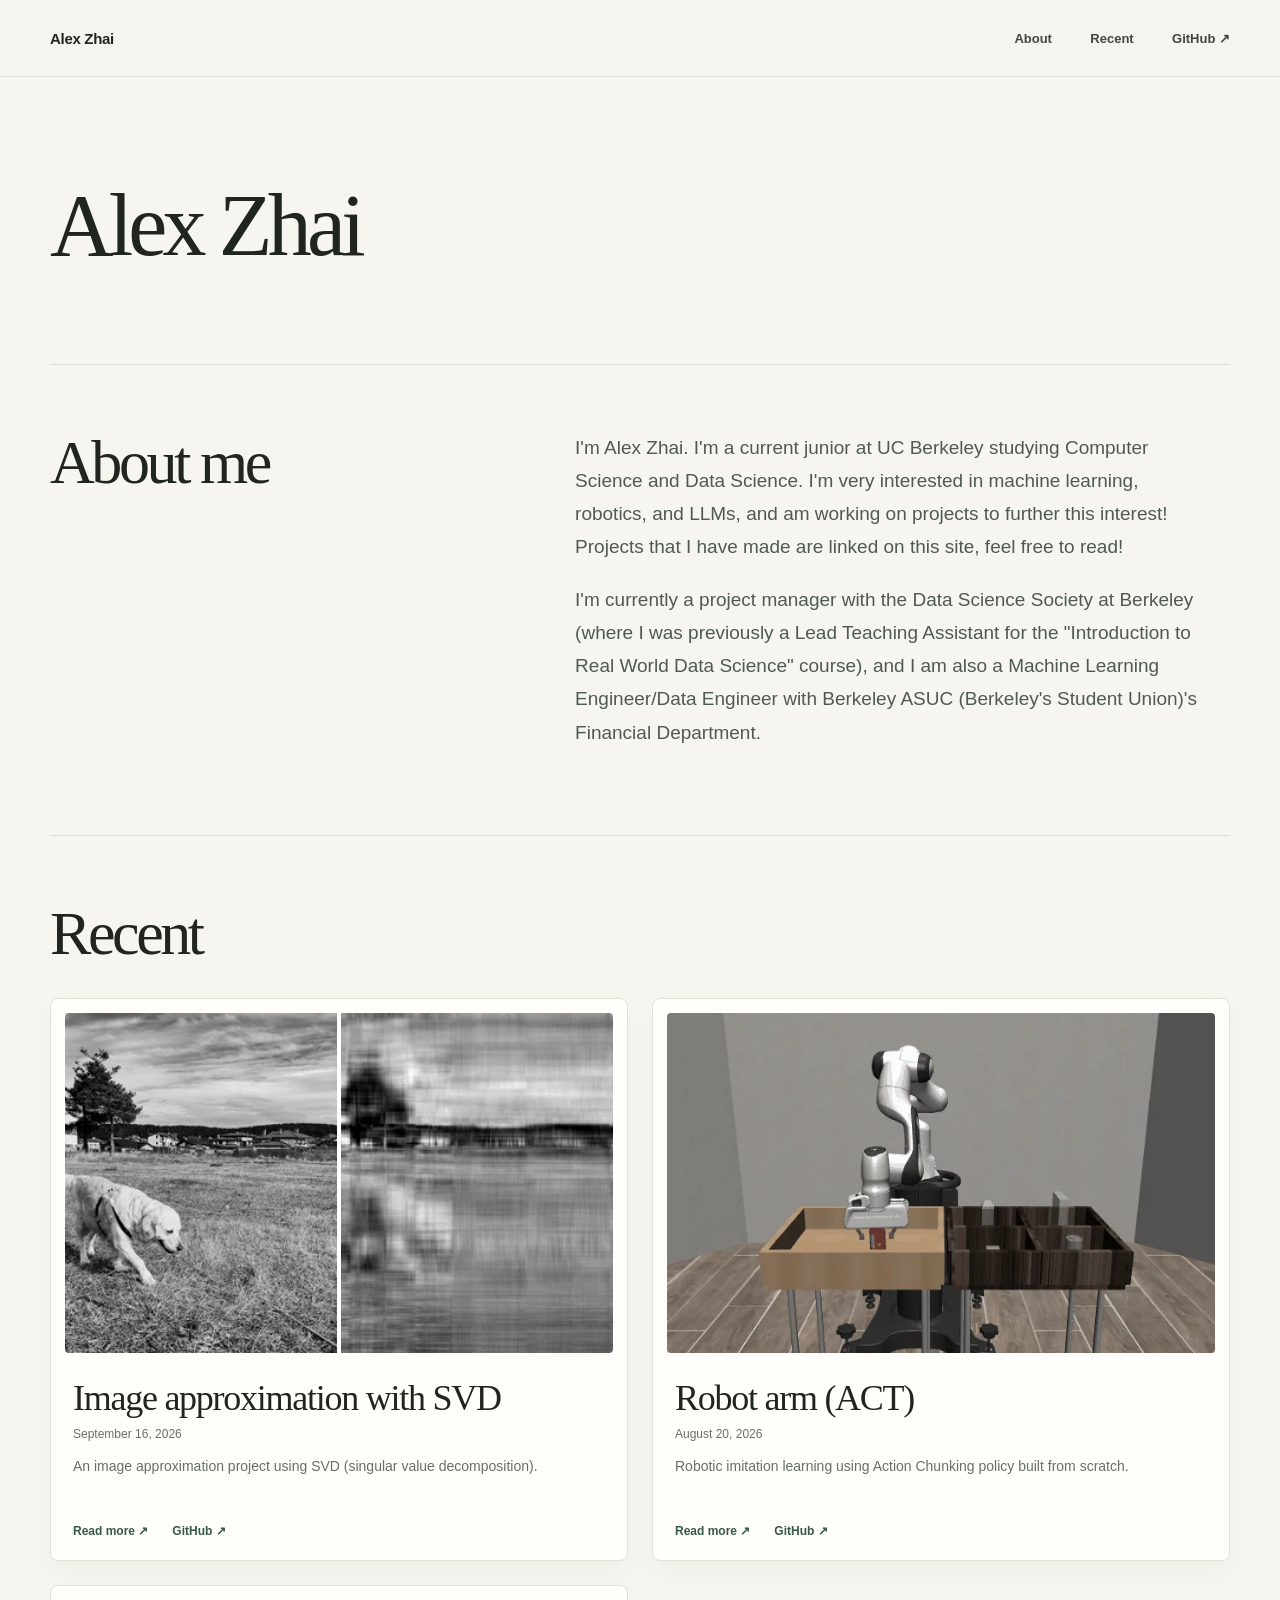
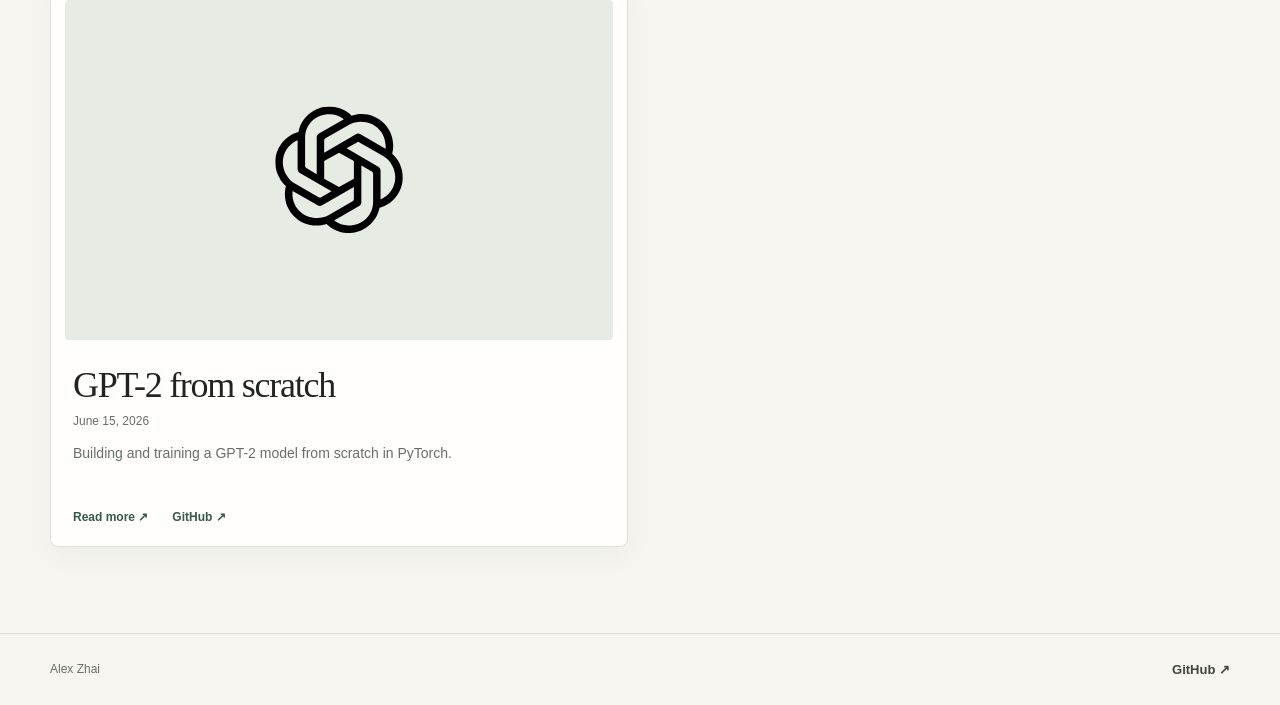
==== index.html @ 30faf7c9 "Rename work section to Recent" ====
<!doctype html>
<html lang="en">
<head>
  <meta charset="utf-8">
  <meta name="viewport" content="width=device-width, initial-scale=1">
  <meta name="theme-color" content="#f6f5f0">
  <meta name="description" content="Recent work by Alex Zhai in robotics, machine learning, and image processing.">
  <title>Recent · Alex Zhai</title>
  <link rel="icon" href="assets/favicon.svg" type="image/svg+xml">
  <link rel="stylesheet" href="assets/site.css">
</head>
<body>
  <a class="skip-link" href="#main">Skip to content</a>
  <header class="site-header">
    <div class="container header-inner">
      <a class="wordmark" href="index.html" aria-label="Alex Zhai, home">Alex Zhai</a>
      <nav aria-label="Main navigation">
        <a href="index.html#about">About</a>
        <a href="index.html#projects">Recent</a>
        <a href="https://github.com/AlexZhai21" target="_blank" rel="noopener noreferrer">GitHub <span aria-hidden="true">↗</span></a>
      </nav>
    </div>
  </header>
  <main id="main">
  <section class="hero container" aria-labelledby="hero-title">
    <div class="hero-copy">
      <h1 id="hero-title">Alex Zhai</h1>
    </div>
  </section>
  <section class="section about-section container" id="about" aria-labelledby="about-title">
    <div class="section-heading"><h2 id="about-title">About me</h2></div>
    <div class="about-copy"><p>I'm Alex Zhai. I'm a current junior at UC Berkeley studying Computer Science and Data Science.
I'm very interested in machine learning, robotics, and LLMs, and am working on projects to further this interest! Projects that I have made are linked on this site, feel free to read!</p>
<p>I'm currently a project manager with the Data Science Society at Berkeley (where I was previously a Lead Teaching Assistant for the &quot;Introduction to Real World Data Science&quot; course), and I am also a Machine Learning Engineer/Data Engineer with Berkeley ASUC (Berkeley's Student Union)'s Financial Department.</p>
</div>
  </section>
  <section class="section container" id="projects" aria-labelledby="projects-title">
    <div class="section-heading"><h2 id="projects-title">Recent</h2></div>
    <div class="project-grid"><article class="project-card">
      <a class="visual-link" href="articles/svd.html" aria-label="Read about Image approximation with SVD"><div class="project-visual svd-visual" aria-label="An image before and after lower rank approximation">
          <img src="assets/svd-original_grayscale.webp" alt="Original grayscale photo of a dog in a field" loading="lazy" width="512" height="256">
          <img src="assets/svd-rank_10.webp" alt="The same photo approximated at rank 10" loading="lazy" width="512" height="256">
        </div></a>
      <h3><a href="articles/svd.html">Image approximation with SVD</a></h3>
      <div class="project-date"><time datetime="2026-09-16">September 16, 2026</time></div>
      <p>An image approximation project using SVD (singular value decomposition).</p>
      <div class="card-links"><a href="articles/svd.html">Read more <span aria-hidden="true">↗</span></a><a href="https://github.com/AlexZhai21/Image-Approximation-using-SVD" target="_blank" rel="noopener noreferrer">GitHub <span aria-hidden="true">↗</span></a></div>
    </article>
<article class="project-card">
      <a class="visual-link" href="articles/robot-arm.html" aria-label="Read about Robot arm (ACT)"><div class="project-visual robot-visual">
          <img src="assets/robot-preview.webp" alt="Robot arm (ACT) project preview" loading="lazy" width="640" height="480">
        </div></a>
      <h3><a href="articles/robot-arm.html">Robot arm (ACT)</a></h3>
      <div class="project-date"><time datetime="2026-08-20">August 20, 2026</time></div>
      <p>Robotic imitation learning using Action Chunking policy built from scratch.</p>
      <div class="card-links"><a href="articles/robot-arm.html">Read more <span aria-hidden="true">↗</span></a><a href="https://github.com/AlexZhai21/ActionChunkingTransformers" target="_blank" rel="noopener noreferrer">GitHub <span aria-hidden="true">↗</span></a></div>
    </article>
<article class="project-card">
      <a class="visual-link" href="articles/gpt-2.html" aria-label="Read about GPT-2 from scratch"><div class="project-visual logo-visual">
          <img src="assets/openai-blossom.svg" alt="OpenAI logo" loading="lazy" width="721" height="721">
        </div></a>
      <h3><a href="articles/gpt-2.html">GPT-2 from scratch</a></h3>
      <div class="project-date"><time datetime="2026-06-15">June 15, 2026</time></div>
      <p>Building and training a GPT-2 model from scratch in PyTorch.</p>
      <div class="card-links"><a href="articles/gpt-2.html">Read more <span aria-hidden="true">↗</span></a><a href="https://github.com/AlexZhai21/DeepLearning_and_Transformers/tree/main/Chat%20GPT%202" target="_blank" rel="noopener noreferrer">GitHub <span aria-hidden="true">↗</span></a></div>
    </article></div>
  </section>
  </main>
  <footer class="site-footer">
    <div class="container footer-inner"><span>Alex Zhai</span><a href="https://github.com/AlexZhai21" target="_blank" rel="noopener noreferrer">GitHub <span aria-hidden="true">↗</span></a></div>
  </footer>
</body>
</html>
---- assets/site.css ----
:root {
  color-scheme: light;
  --bg: #f6f5f0;
  --paper: #fffefa;
  --ink: #20251f;
  --muted: #667069;
  --line: #dcded6;
  --green: #427765;
  --green-pale: #dce8df;
  --serif: Georgia, 'Times New Roman', serif;
  --sans: Inter, ui-sans-serif, -apple-system, BlinkMacSystemFont, 'Segoe UI', sans-serif;
}

* { box-sizing: border-box; }
html { scroll-behavior: smooth; }
body { margin: 0; background: var(--bg); color: var(--ink); font-family: var(--sans); -webkit-font-smoothing: antialiased; }
img { display: block; max-width: 100%; }
a { color: inherit; text-decoration: none; }
a:focus-visible { outline: 3px solid var(--green); outline-offset: 4px; border-radius: 2px; }
::selection { background: #c7e0d2; }
.container { width: min(1180px, calc(100% - 64px)); margin-inline: auto; }
.skip-link { position: absolute; top: -60px; left: 16px; z-index: 20; padding: 10px 16px; background: var(--ink); color: white; }
.skip-link:focus { top: 12px; }

.site-header { border-bottom: 1px solid var(--line); background: rgba(246, 245, 240, .94); }
.header-inner { min-height: 76px; display: flex; justify-content: space-between; align-items: center; gap: 24px; }
.wordmark { display: inline-flex; align-items: center; font-size: 15px; font-weight: 700; letter-spacing: -.02em; white-space: nowrap; }
.site-header nav { display: flex; align-items: center; gap: clamp(18px, 3vw, 40px); }
.site-header nav a, .footer-inner a { color: #3f4740; font-size: 13px; font-weight: 600; transition: color .18s ease; }
.site-header nav a:hover, .footer-inner a:hover { color: var(--green); }

.hero { padding-block: clamp(70px, 8vw, 106px) clamp(74px, 7vw, 92px); }
.hero h1 { margin: 0; font-family: var(--serif); font-size: clamp(56px, 7vw, 88px); font-weight: 400; letter-spacing: -.055em; line-height: 1.075; }
.button { display: inline-flex; align-items: center; justify-content: center; gap: 32px; min-height: 46px; padding: 0 19px; border-radius: 3px; font-size: 13px; font-weight: 700; transition: transform .18s ease, background .18s ease; }
.button:hover { transform: translateY(-2px); }
.button-dark { background: var(--ink); color: #fff; }
.button-dark:hover { background: #3b5f4b; }
.card-links a:hover, .article-end a:hover { text-decoration: underline; text-underline-offset: 4px; }

.section { padding-block: 66px 86px; border-top: 1px solid var(--line); scroll-margin-top: 30px; }
.section-heading { margin-bottom: 34px; }
.section-heading h2 { margin: 0; font-family: var(--serif); font-size: clamp(40px, 5vw, 62px); font-weight: 400; letter-spacing: -.055em; line-height: 1; }
.about-section { display: grid; grid-template-columns: minmax(0, 1fr) minmax(0, 1.35fr); gap: 40px; }
.about-section .section-heading { margin-bottom: 0; }
.about-copy { max-width: 640px; color: #4f5a51; font-size: clamp(16px, 1.6vw, 19px); line-height: 1.75; }
.about-copy > :first-child { margin-top: 0; }
.about-copy > :last-child { margin-bottom: 0; }
.about-copy a { color: #276344; text-decoration: underline; text-underline-offset: 3px; }
.project-grid { display: grid; grid-template-columns: repeat(2, minmax(0, 1fr)); gap: 24px; }
.project-card { min-width: 0; padding: 14px 14px 22px; border: 1px solid #e0e2d9; border-radius: 8px; background: var(--paper); box-shadow: 0 10px 28px rgba(35,52,40,.035); }
.visual-link { display: block; overflow: hidden; border-radius: 4px; }
.project-visual { position: relative; height: clamp(230px, 28vw, 340px); overflow: hidden; background: #d8ded7; }
.project-visual > img { width: 100%; height: 100%; object-fit: cover; transition: transform .35s ease; }
.visual-link:hover .project-visual > img { transform: scale(1.04); }
.robot-visual > img { object-position: center 52%; }
.logo-visual { display: flex; align-items: center; justify-content: center; background: #e6ebe4; }
.logo-visual > img { width: min(46%, 190px); height: auto; max-height: 62%; object-fit: contain; }
.visual-link:hover .logo-visual > img { transform: none; }
.svd-visual { display: grid; grid-template-columns: 1fr 1fr; gap: 4px; background: #fff; }
.svd-visual img { min-width: 0; width: 100%; height: 100%; object-fit: cover; }
.svd-visual img:first-child { object-position: 49% center; }
.text-visual { display: flex; align-items: center; justify-content: center; padding: 32px; background: #dce8df; color: #244735; }
.text-visual span { font-family: var(--serif); font-size: clamp(52px, 7vw, 88px); letter-spacing: -.07em; line-height: 1; }
.project-card h3 { margin: 24px 8px 0; font-family: var(--serif); font-size: clamp(26px, 3vw, 36px); font-weight: 400; letter-spacing: -.035em; }
.project-card h3 a:hover { color: var(--green); }
.project-date { margin: 8px 8px 0; color: var(--muted); font-size: 12px; }
.project-card p { min-height: 3.2em; margin: 14px 8px 24px; color: var(--muted); font-size: 14px; line-height: 1.65; }
.card-links { display: flex; flex-wrap: wrap; gap: 14px 24px; margin: 0 8px; }
.card-links a { color: #365a47; font-size: 12px; font-weight: 750; }

.site-footer { border-top: 1px solid var(--line); }
.footer-inner { display: flex; justify-content: space-between; gap: 20px; padding-block: 28px; color: var(--muted); font-size: 12px; }

.article-shell { max-width: 980px; padding-block: 50px 100px; }
.back-link { color: var(--green); font-size: 12px; font-weight: 700; }
.back-link:hover { text-decoration: underline; text-underline-offset: 4px; }
.article-header { padding-block: 64px 54px; }
.article-date { margin-bottom: 16px; color: var(--muted); font-size: 13px; }
.article-header h1 { max-width: 810px; margin: 0; font-family: var(--serif); font-size: clamp(46px, 6vw, 72px); font-weight: 400; letter-spacing: -.057em; line-height: 1.08; }
.article-deck { max-width: 680px; margin: 24px 0 0; color: #4f5b52; font-size: clamp(17px, 1.8vw, 20px); line-height: 1.65; }
.article-actions { display: flex; flex-wrap: wrap; align-items: center; gap: 22px; margin-top: 32px; }
.article-rule { height: 1px; background: var(--line); }
.prose { max-width: 760px; padding-top: 46px; color: #343c35; font-size: 16px; line-height: 1.85; overflow-wrap: break-word; }
.prose > :first-child { margin-top: 0; }
.prose h2, .prose h3, .prose h4 { color: var(--ink); font-family: var(--serif); font-weight: 400; line-height: 1.25; letter-spacing: -.035em; }
.prose h2 { margin: 56px 0 18px; font-size: clamp(29px, 4vw, 40px); }
.prose h3 { margin: 38px 0 14px; font-size: 27px; }
.prose p { margin: 0 0 20px; }
.prose p + p { margin-top: 20px; }
.prose a { color: #276344; text-decoration: underline; text-underline-offset: 3px; }
.prose img { width: auto; max-width: 100%; height: auto; margin: 22px 0 32px; border: 1px solid var(--line); border-radius: 5px; }
.prose strong { color: var(--ink); }
.prose code { padding: .13em .35em; border-radius: 3px; background: #e8ede6; font-size: .9em; }
.prose pre { overflow-x: auto; padding: 20px; border-radius: 5px; background: #222a24; color: #f4f7ef; line-height: 1.5; }
.prose pre code { padding: 0; background: none; color: inherit; }
.prose blockquote { margin: 25px 0; padding-left: 20px; border-left: 3px solid var(--green); color: var(--muted); }
.prose ul, .prose ol { padding-left: 1.4em; }
.prose li { margin-bottom: 8px; }
.prose mjx-container[display="true"] { max-width: 100%; overflow-x: auto; overflow-y: hidden; padding-block: 8px; }
.math-display { max-width: 100%; overflow-x: auto; margin: 24px 0; }
.svd-demo { margin-bottom: 42px; padding: 24px; border: 1px solid var(--line); border-radius: 6px; background: var(--paper); }
.prose .svd-demo h2 { margin: 0 0 8px; font-size: 33px; }
.prose .svd-demo > p { margin: 0; }
.demo-controls { display: grid; gap: 10px; margin: 24px 0 18px; }
.demo-controls label { color: var(--ink); font-size: 13px; font-weight: 700; line-height: 1.4; }
.demo-controls label[for="svdRank"] { display: flex; justify-content: space-between; margin-top: 10px; }
.demo-controls output { color: var(--green); font-variant-numeric: tabular-nums; }
.demo-controls input[type="file"] { max-width: 100%; color: var(--muted); font: inherit; font-size: 13px; }
.demo-controls input[type="file"]::file-selector-button { margin-right: 12px; padding: 8px 12px; border: 1px solid var(--line); border-radius: 3px; background: var(--bg); color: var(--ink); font: inherit; font-weight: 700; cursor: pointer; }
.demo-controls input[type="range"] { width: 100%; margin: 0; accent-color: var(--green); cursor: pointer; }
.demo-controls input[type="range"]:disabled { cursor: wait; }
.prose .demo-status { min-height: 1.4em; margin: 2px 0 0; color: var(--muted); font-size: 12px; line-height: 1.4; }
.demo-images { display: grid; grid-template-columns: repeat(2, minmax(0, 1fr)); gap: 16px; }
.demo-images figure { min-width: 0; margin: 0; }
.prose .demo-images img, .demo-images canvas { display: block; width: 100%; height: auto; margin: 0; border: 1px solid var(--line); border-radius: 3px; background: #e8ebe6; }
.demo-images figcaption { margin-top: 7px; color: var(--muted); font-size: 12px; }
.prose .demo-note { margin: 18px 0 0; color: var(--muted); font-size: 12px; line-height: 1.5; }
.example-block { margin-top: 52px; padding-top: 3px; border-top: 1px solid var(--line); }
.comparison-grid { display: grid; grid-template-columns: repeat(3, minmax(0, 1fr)); gap: 12px; margin-top: 28px; }
.comparison-grid figure { min-width: 0; margin: 0; }
.comparison-grid img { width: 100%; aspect-ratio: 1.25; margin: 0; object-fit: cover; }
.comparison-grid figcaption { margin-top: 7px; color: var(--muted); font-size: 12px; }
.article-end { display: flex; flex-wrap: wrap; align-items: center; justify-content: space-between; gap: 18px; margin-top: 76px; padding-block: 23px; border-top: 1px solid var(--line); border-bottom: 1px solid var(--line); }
.article-end a { color: #365a47; font-size: 13px; font-weight: 700; }
.bottom-back { display: inline-block; margin-top: 42px; }

@media (max-width: 800px) {
  .container { width: min(100% - 40px, 680px); }
  .about-section { grid-template-columns: 1fr; gap: 24px; }
  .project-grid { grid-template-columns: 1fr; }
  .project-visual { height: min(54vw, 360px); }
}
@media (max-width: 560px) {
  .container { width: calc(100% - 32px); }
  .header-inner { min-height: 68px; flex-wrap: wrap; gap: 12px; padding-block: 16px; }
  .site-header nav { width: 100%; justify-content: space-between; gap: 10px; }
  .site-header nav a { font-size: 12px; }
  .hero { padding-block: 66px 76px; }
  .hero h1 { font-size: clamp(48px, 12vw, 64px); }
  .section { padding-block: 58px 72px; }
  .project-visual { height: 230px; }
  .project-card p { min-height: 0; }
  .footer-inner { align-items: flex-start; flex-direction: column; }
  .article-shell { padding-block: 34px 76px; }
  .article-header { padding-block: 62px 50px; }
  .article-header h1 { font-size: clamp(43px, 11vw, 65px); }
  .prose { font-size: 15px; }
  .comparison-grid { grid-template-columns: 1fr; }
  .comparison-grid img { aspect-ratio: 1.7; }
  .svd-demo { padding: 17px; }
  .demo-images { grid-template-columns: 1fr; }
}
@media (prefers-reduced-motion: reduce) {
  html { scroll-behavior: auto; }
  *, *::before, *::after { transition-duration: .01ms !important; animation-duration: .01ms !important; }
}
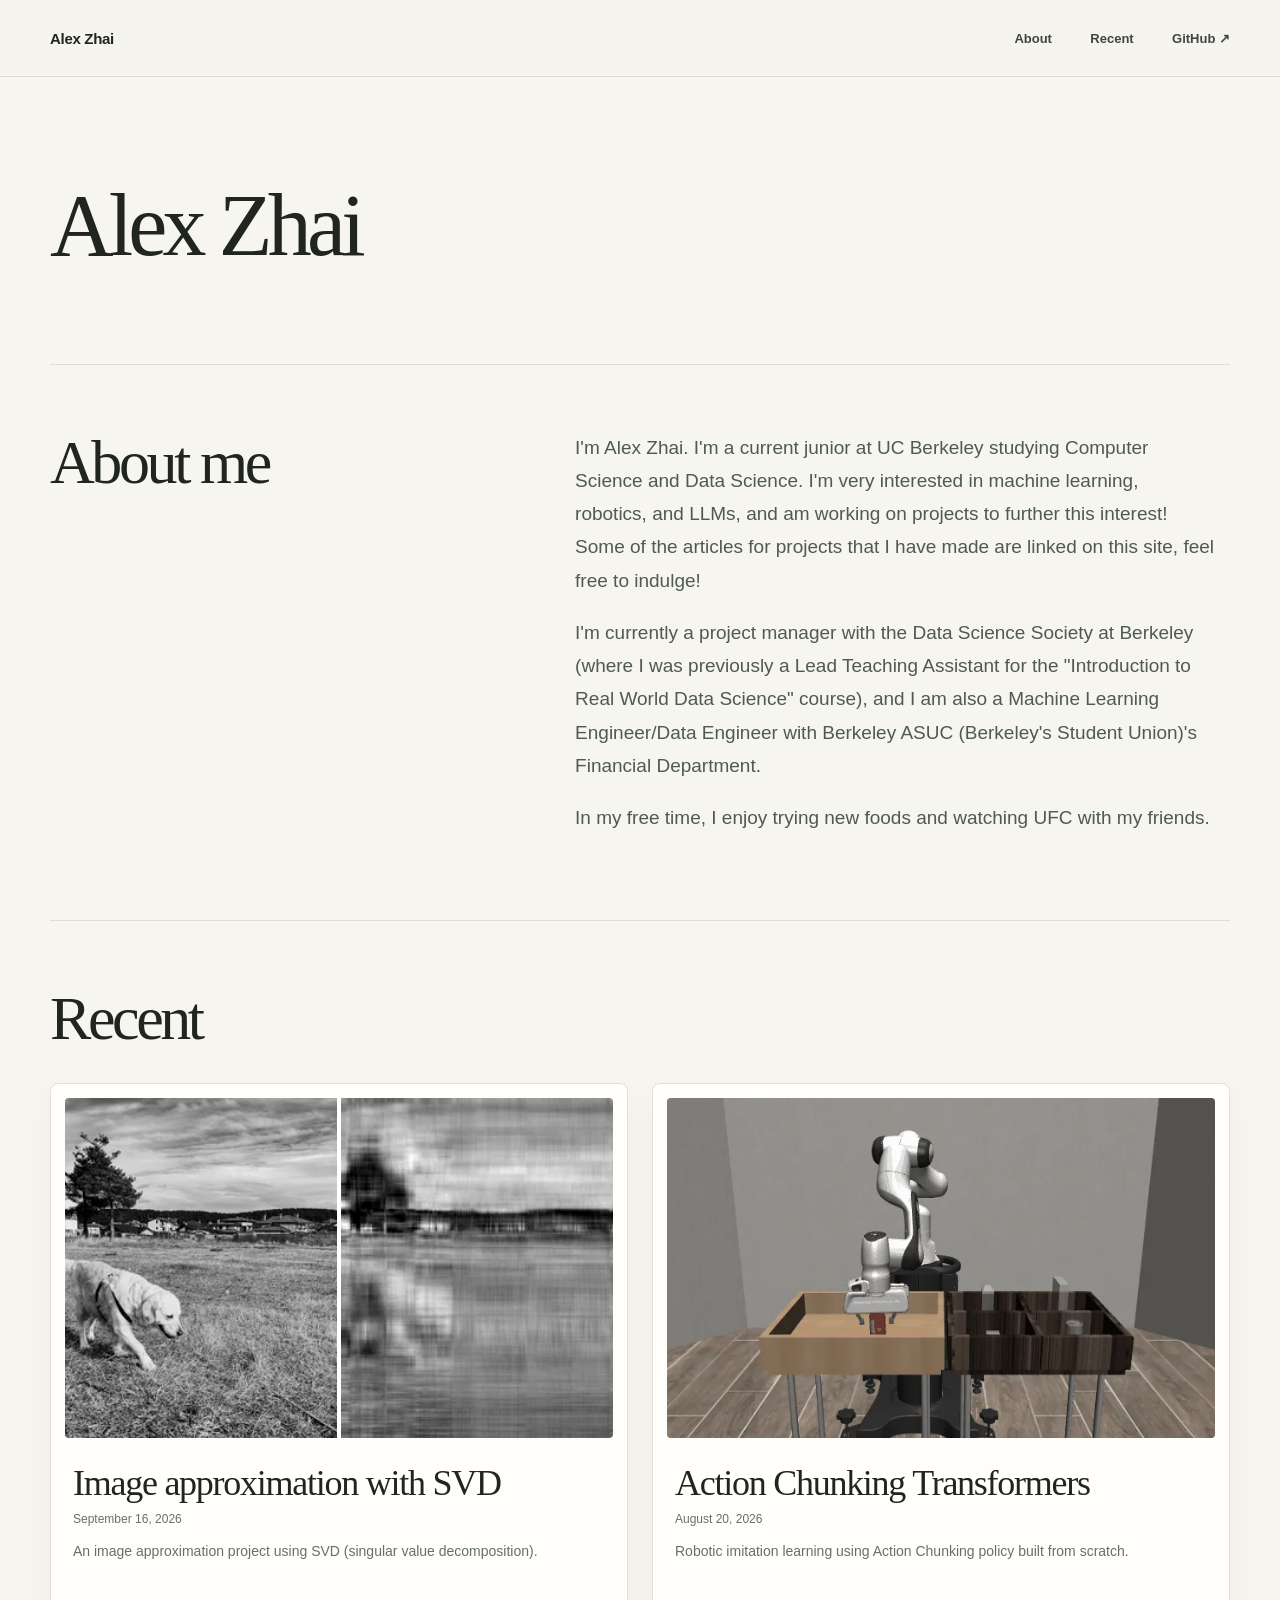
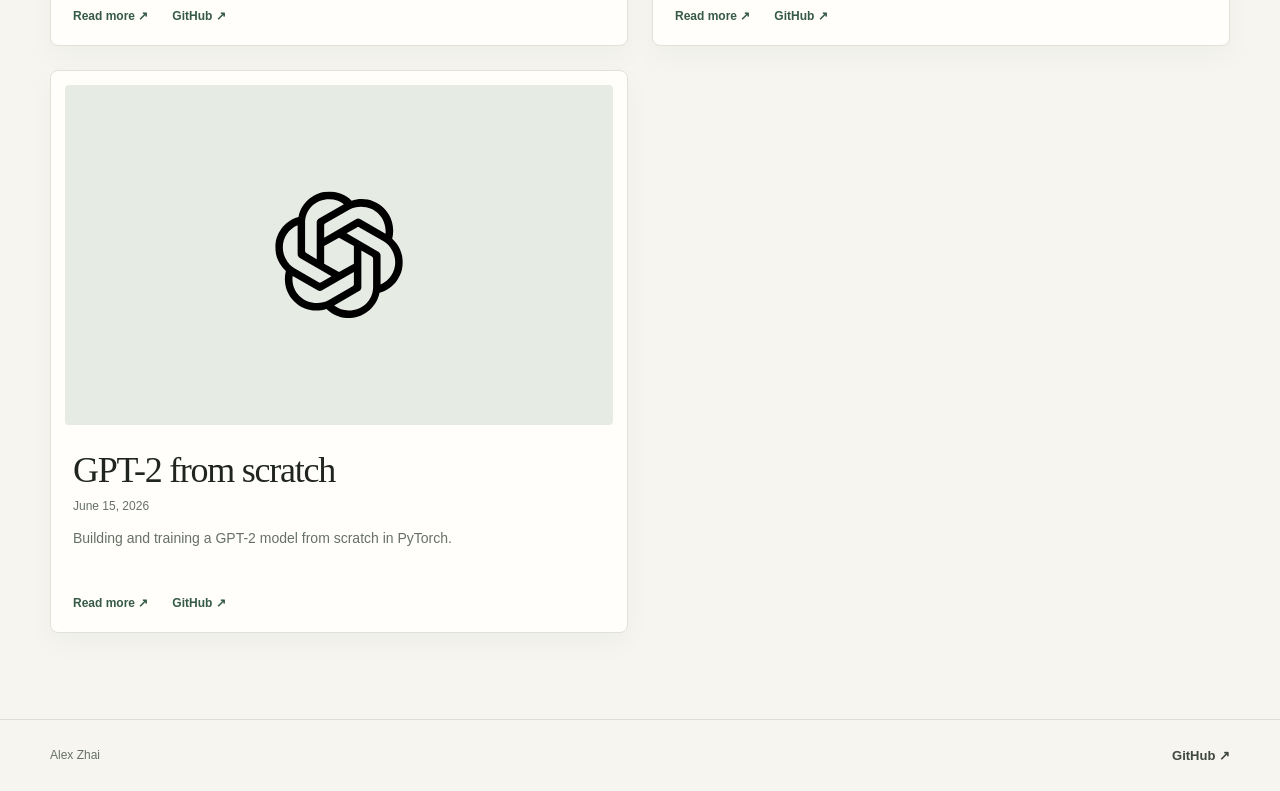
==== commit d3e09d2b: "Rebuild homepage from updated content" ====
--- a/index.html
+++ b/index.html
@@ -30,8 +30,9 @@
   <section class="section about-section container" id="about" aria-labelledby="about-title">
     <div class="section-heading"><h2 id="about-title">About me</h2></div>
     <div class="about-copy"><p>I'm Alex Zhai. I'm a current junior at UC Berkeley studying Computer Science and Data Science.
-I'm very interested in machine learning, robotics, and LLMs, and am working on projects to further this interest! Projects that I have made are linked on this site, feel free to read!</p>
+I'm very interested in machine learning, robotics, and LLMs, and am working on projects to further this interest! Some of the articles for projects that I have made are linked on this site, feel free to indulge!</p>
 <p>I'm currently a project manager with the Data Science Society at Berkeley (where I was previously a Lead Teaching Assistant for the &quot;Introduction to Real World Data Science&quot; course), and I am also a Machine Learning Engineer/Data Engineer with Berkeley ASUC (Berkeley's Student Union)'s Financial Department.</p>
+<p>In my free time, I enjoy trying new foods and watching UFC with my friends.</p>
 </div>
   </section>
   <section class="section container" id="projects" aria-labelledby="projects-title">
@@ -47,10 +48,10 @@
       <div class="card-links"><a href="articles/svd.html">Read more <span aria-hidden="true">↗</span></a><a href="https://github.com/AlexZhai21/Image-Approximation-using-SVD" target="_blank" rel="noopener noreferrer">GitHub <span aria-hidden="true">↗</span></a></div>
     </article>
 <article class="project-card">
-      <a class="visual-link" href="articles/robot-arm.html" aria-label="Read about Robot arm (ACT)"><div class="project-visual robot-visual">
-          <img src="assets/robot-preview.webp" alt="Robot arm (ACT) project preview" loading="lazy" width="640" height="480">
+      <a class="visual-link" href="articles/robot-arm.html" aria-label="Read about Action Chunking Transformers"><div class="project-visual robot-visual">
+          <img src="assets/robot-preview.webp" alt="Action Chunking Transformers project preview" loading="lazy" width="640" height="480">
         </div></a>
-      <h3><a href="articles/robot-arm.html">Robot arm (ACT)</a></h3>
+      <h3><a href="articles/robot-arm.html">Action Chunking Transformers</a></h3>
       <div class="project-date"><time datetime="2026-08-20">August 20, 2026</time></div>
       <p>Robotic imitation learning using Action Chunking policy built from scratch.</p>
       <div class="card-links"><a href="articles/robot-arm.html">Read more <span aria-hidden="true">↗</span></a><a href="https://github.com/AlexZhai21/ActionChunkingTransformers" target="_blank" rel="noopener noreferrer">GitHub <span aria-hidden="true">↗</span></a></div>
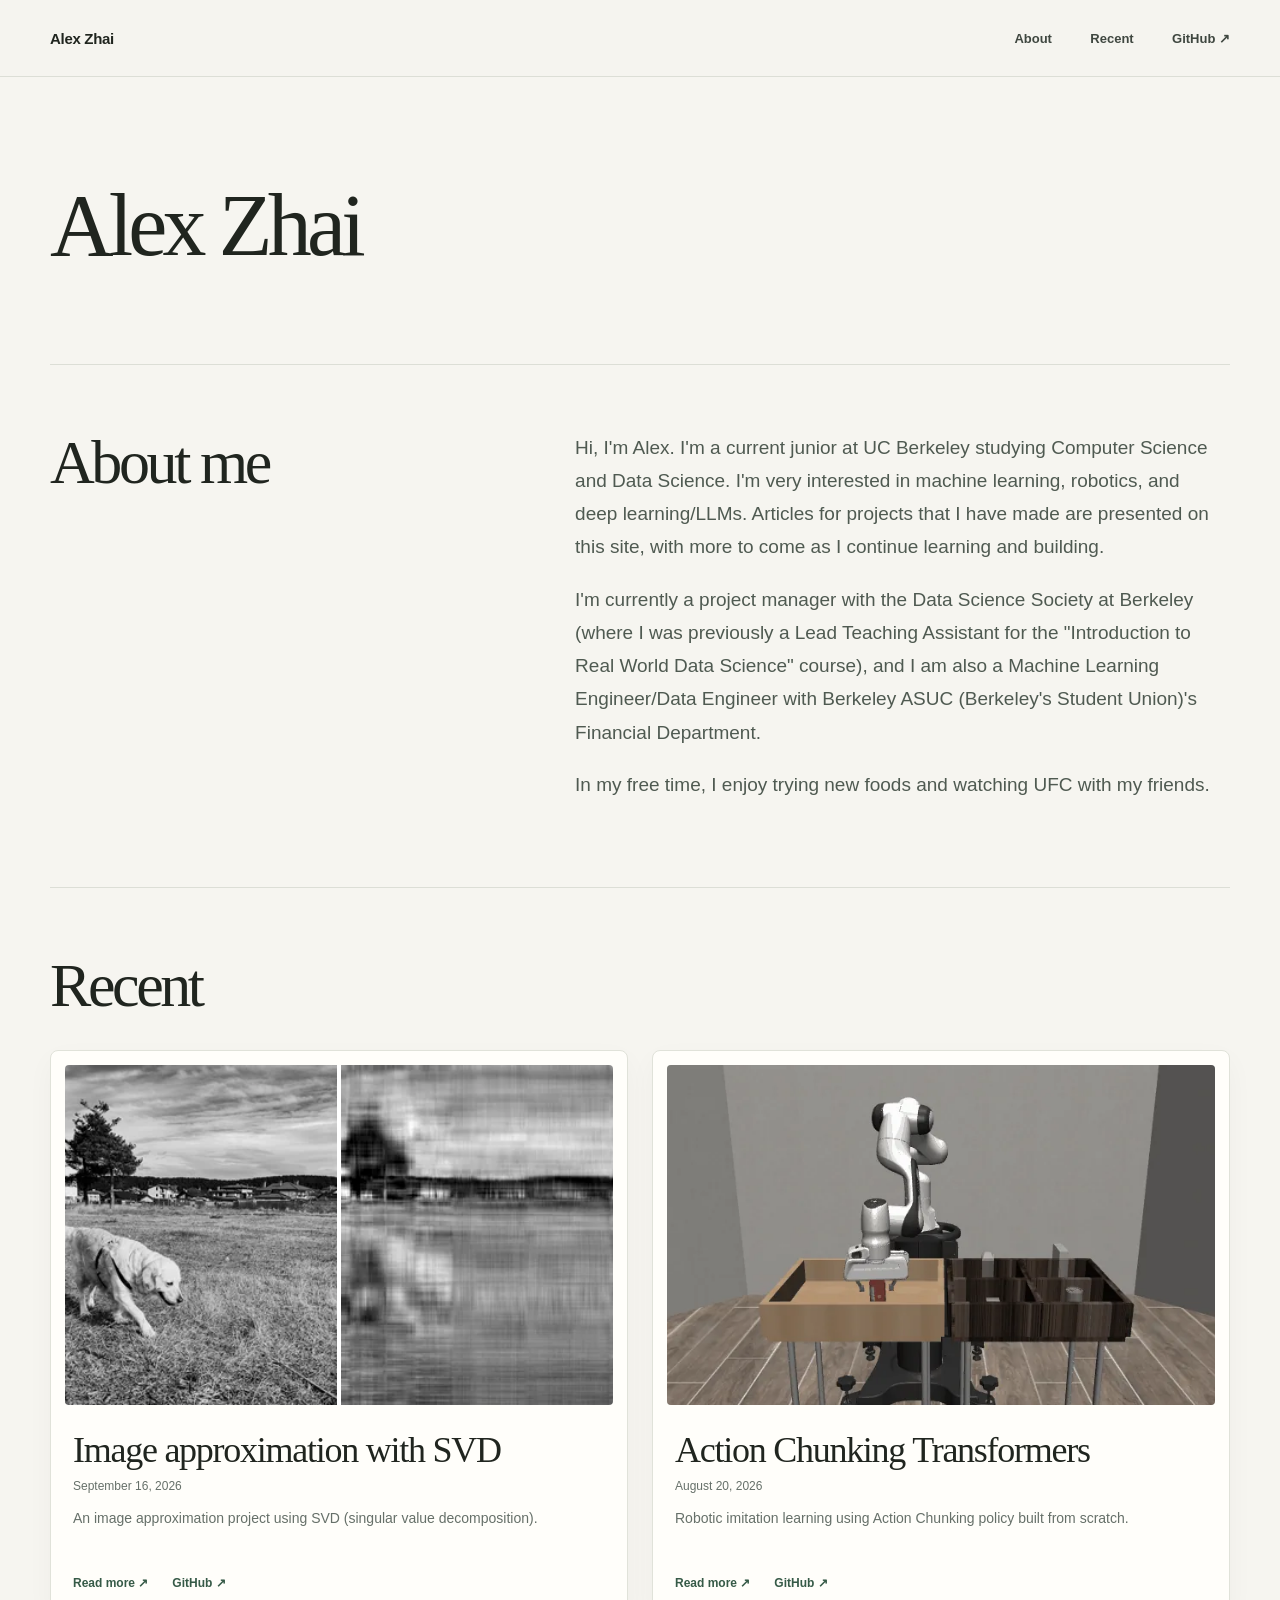
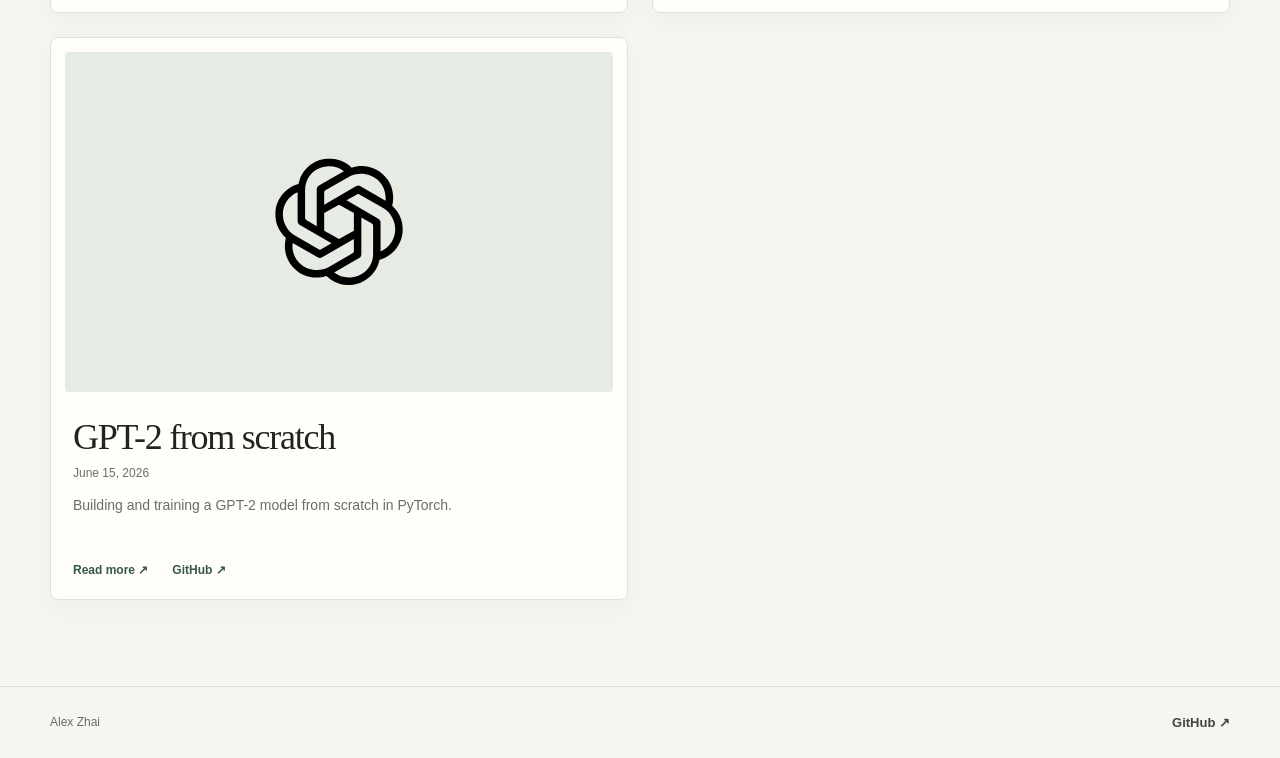
==== commit 324830b1: "Remove ACT evaluation run captions" ====
--- a/index.html
+++ b/index.html
@@ -29,8 +29,9 @@
   </section>
   <section class="section about-section container" id="about" aria-labelledby="about-title">
     <div class="section-heading"><h2 id="about-title">About me</h2></div>
-    <div class="about-copy"><p>I'm Alex Zhai. I'm a current junior at UC Berkeley studying Computer Science and Data Science.
-I'm very interested in machine learning, robotics, and LLMs, and am working on projects to further this interest! Some of the articles for projects that I have made are linked on this site, feel free to indulge!</p>
+    <div class="about-copy"><p>Hi, I'm Alex. I'm a current junior at UC Berkeley studying Computer Science and Data Science.
+I'm very interested in machine learning, robotics, and deep learning/LLMs.
+Articles for projects that I have made are presented on this site, with more to come as I continue learning and building.</p>
 <p>I'm currently a project manager with the Data Science Society at Berkeley (where I was previously a Lead Teaching Assistant for the &quot;Introduction to Real World Data Science&quot; course), and I am also a Machine Learning Engineer/Data Engineer with Berkeley ASUC (Berkeley's Student Union)'s Financial Department.</p>
 <p>In my free time, I enjoy trying new foods and watching UFC with my friends.</p>
 </div>
--- a/assets/site.css
+++ b/assets/site.css
@@ -96,6 +96,10 @@
 .prose blockquote { margin: 25px 0; padding-left: 20px; border-left: 3px solid var(--green); color: var(--muted); }
 .prose ul, .prose ol { padding-left: 1.4em; }
 .prose li { margin-bottom: 8px; }
+.evaluation-grid { display: grid; grid-template-columns: repeat(2, minmax(0, 1fr)); gap: 24px 16px; margin: 26px 0 36px; }
+.evaluation-grid figure, .evaluation-feature { min-width: 0; margin: 0; }
+.evaluation-feature { max-width: 480px; margin: 20px 0 28px; }
+.prose .evaluation-grid img, .prose .evaluation-feature img { display: block; width: 100%; height: auto; margin: 0; }
 .prose mjx-container[display="true"] { max-width: 100%; overflow-x: auto; overflow-y: hidden; padding-block: 8px; }
 .math-display { max-width: 100%; overflow-x: auto; margin: 24px 0; }
 .svd-demo { margin-bottom: 42px; padding: 24px; border: 1px solid var(--line); border-radius: 6px; background: var(--paper); }
@@ -149,6 +153,7 @@
   .comparison-grid img { aspect-ratio: 1.7; }
   .svd-demo { padding: 17px; }
   .demo-images { grid-template-columns: 1fr; }
+  .evaluation-grid { grid-template-columns: 1fr; }
 }
 @media (prefers-reduced-motion: reduce) {
   html { scroll-behavior: auto; }
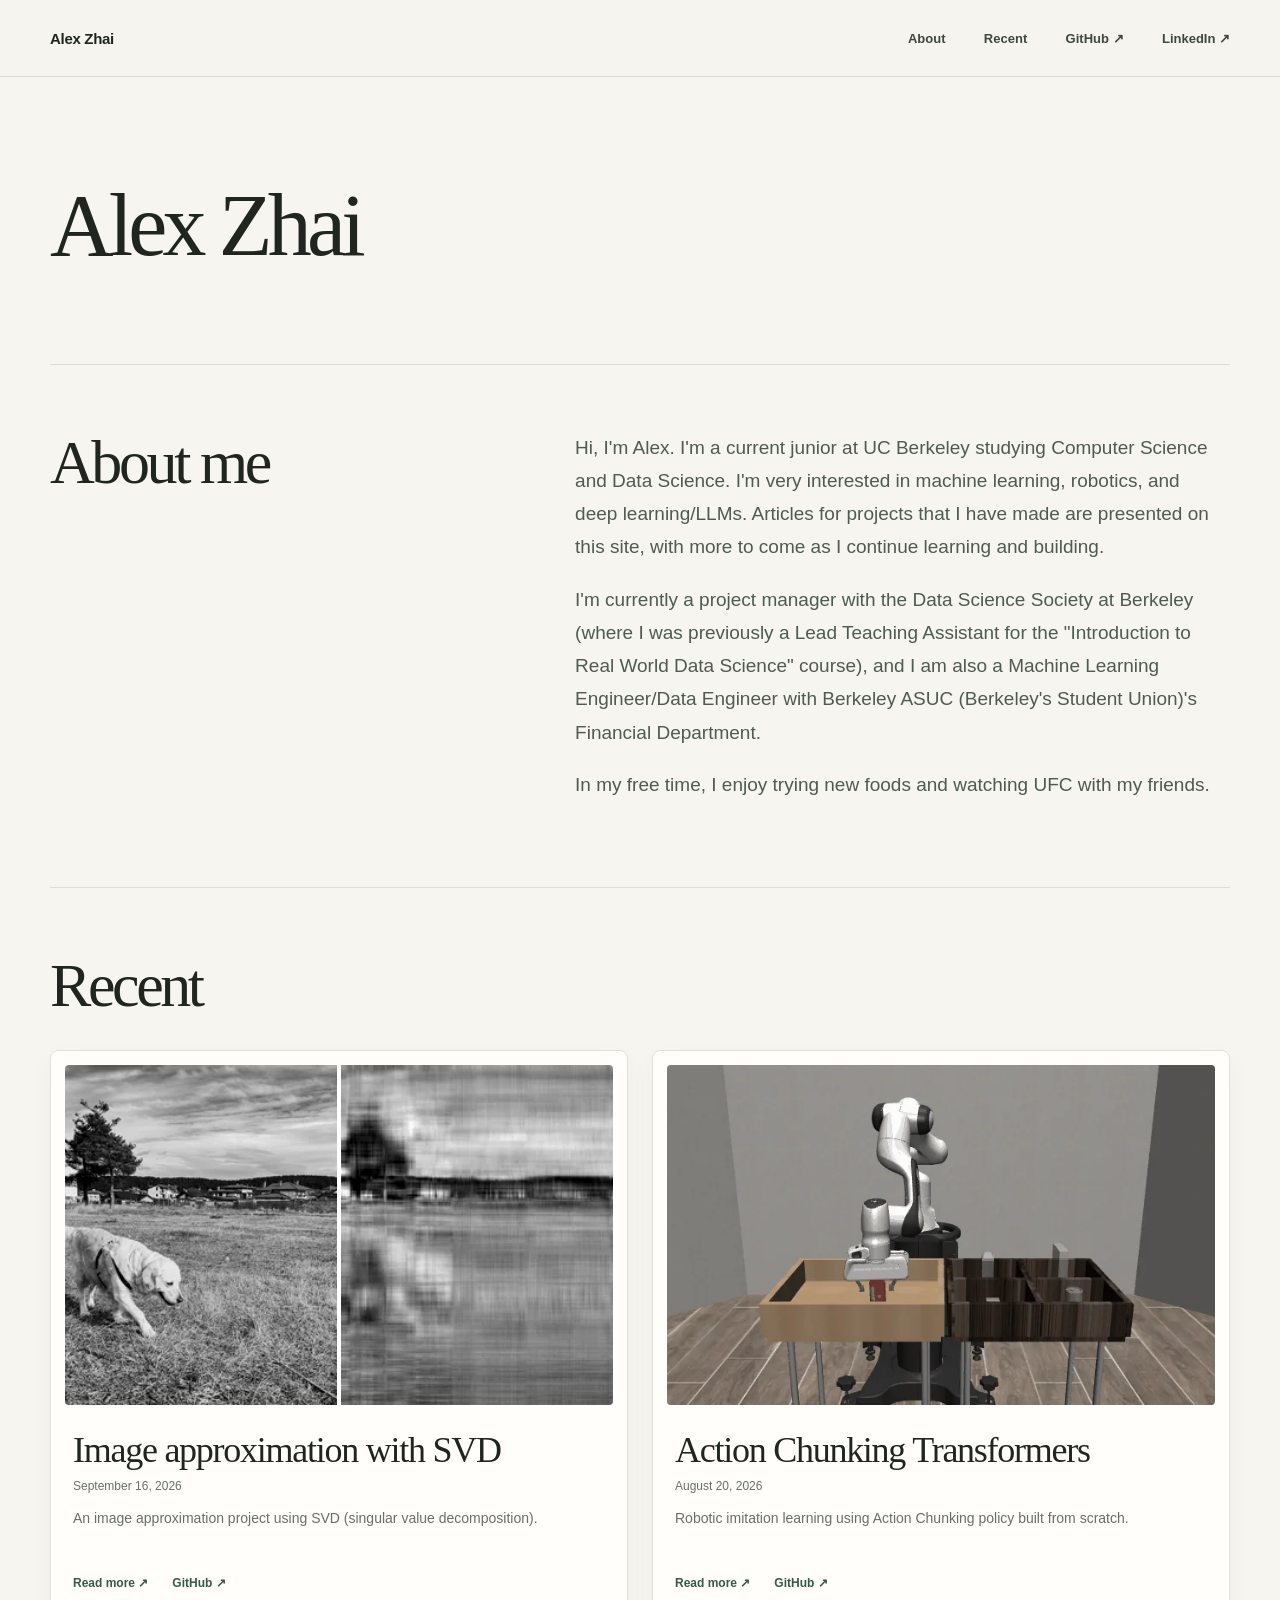
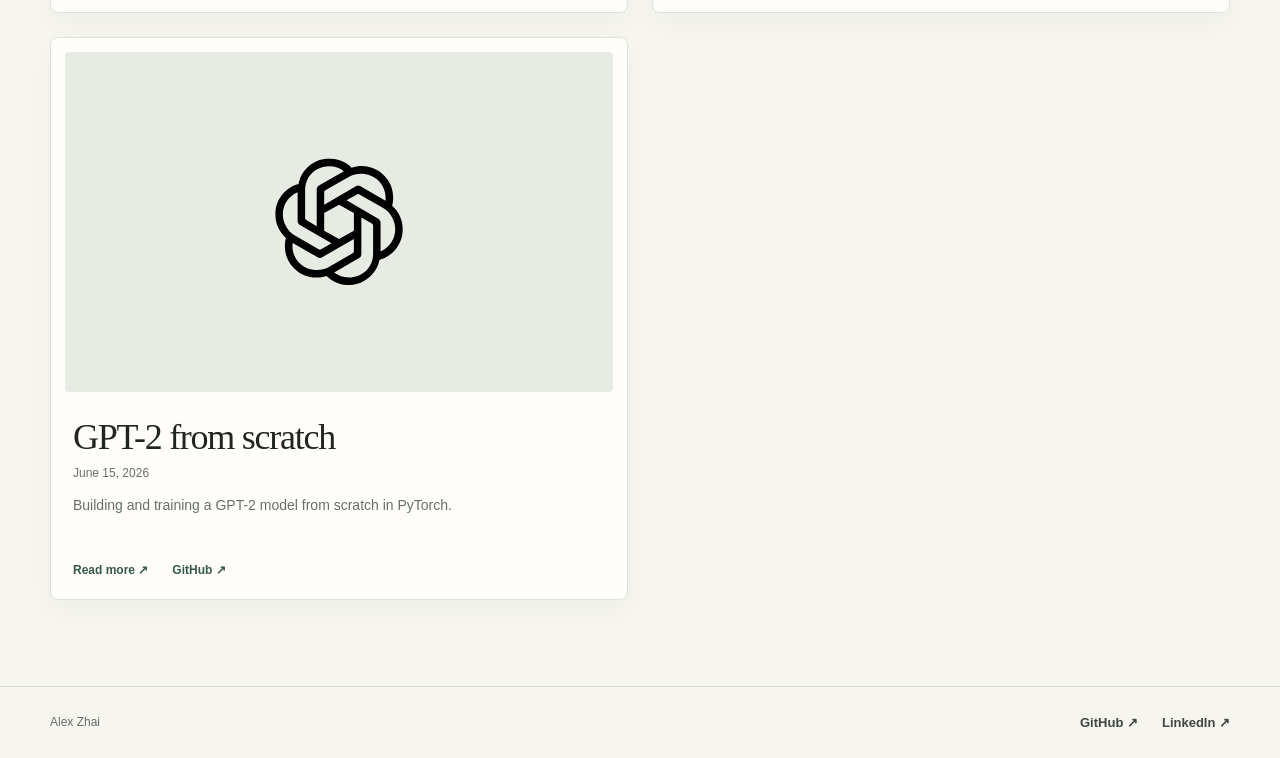
==== commit 01ee6123: "Add LinkedIn links to site navigation and footer" ====
--- a/index.html
+++ b/index.html
@@ -18,6 +18,7 @@
         <a href="index.html#about">About</a>
         <a href="index.html#projects">Recent</a>
         <a href="https://github.com/AlexZhai21" target="_blank" rel="noopener noreferrer">GitHub <span aria-hidden="true">↗</span></a>
+        <a href="https://www.linkedin.com/in/alexwzhai/" target="_blank" rel="noopener noreferrer">LinkedIn <span aria-hidden="true">↗</span></a>
       </nav>
     </div>
   </header>
@@ -69,7 +70,7 @@
   </section>
   </main>
   <footer class="site-footer">
-    <div class="container footer-inner"><span>Alex Zhai</span><a href="https://github.com/AlexZhai21" target="_blank" rel="noopener noreferrer">GitHub <span aria-hidden="true">↗</span></a></div>
+    <div class="container footer-inner"><span>Alex Zhai</span><div class="footer-links"><a href="https://github.com/AlexZhai21" target="_blank" rel="noopener noreferrer">GitHub <span aria-hidden="true">↗</span></a><a href="https://www.linkedin.com/in/alexwzhai/" target="_blank" rel="noopener noreferrer">LinkedIn <span aria-hidden="true">↗</span></a></div></div>
   </footer>
 </body>
 </html>
--- a/assets/site.css
+++ b/assets/site.css
@@ -70,6 +70,7 @@
 
 .site-footer { border-top: 1px solid var(--line); }
 .footer-inner { display: flex; justify-content: space-between; gap: 20px; padding-block: 28px; color: var(--muted); font-size: 12px; }
+.footer-links { display: flex; flex-wrap: wrap; gap: 16px 24px; }
 
 .article-shell { max-width: 980px; padding-block: 50px 100px; }
 .back-link { color: var(--green); font-size: 12px; font-weight: 700; }
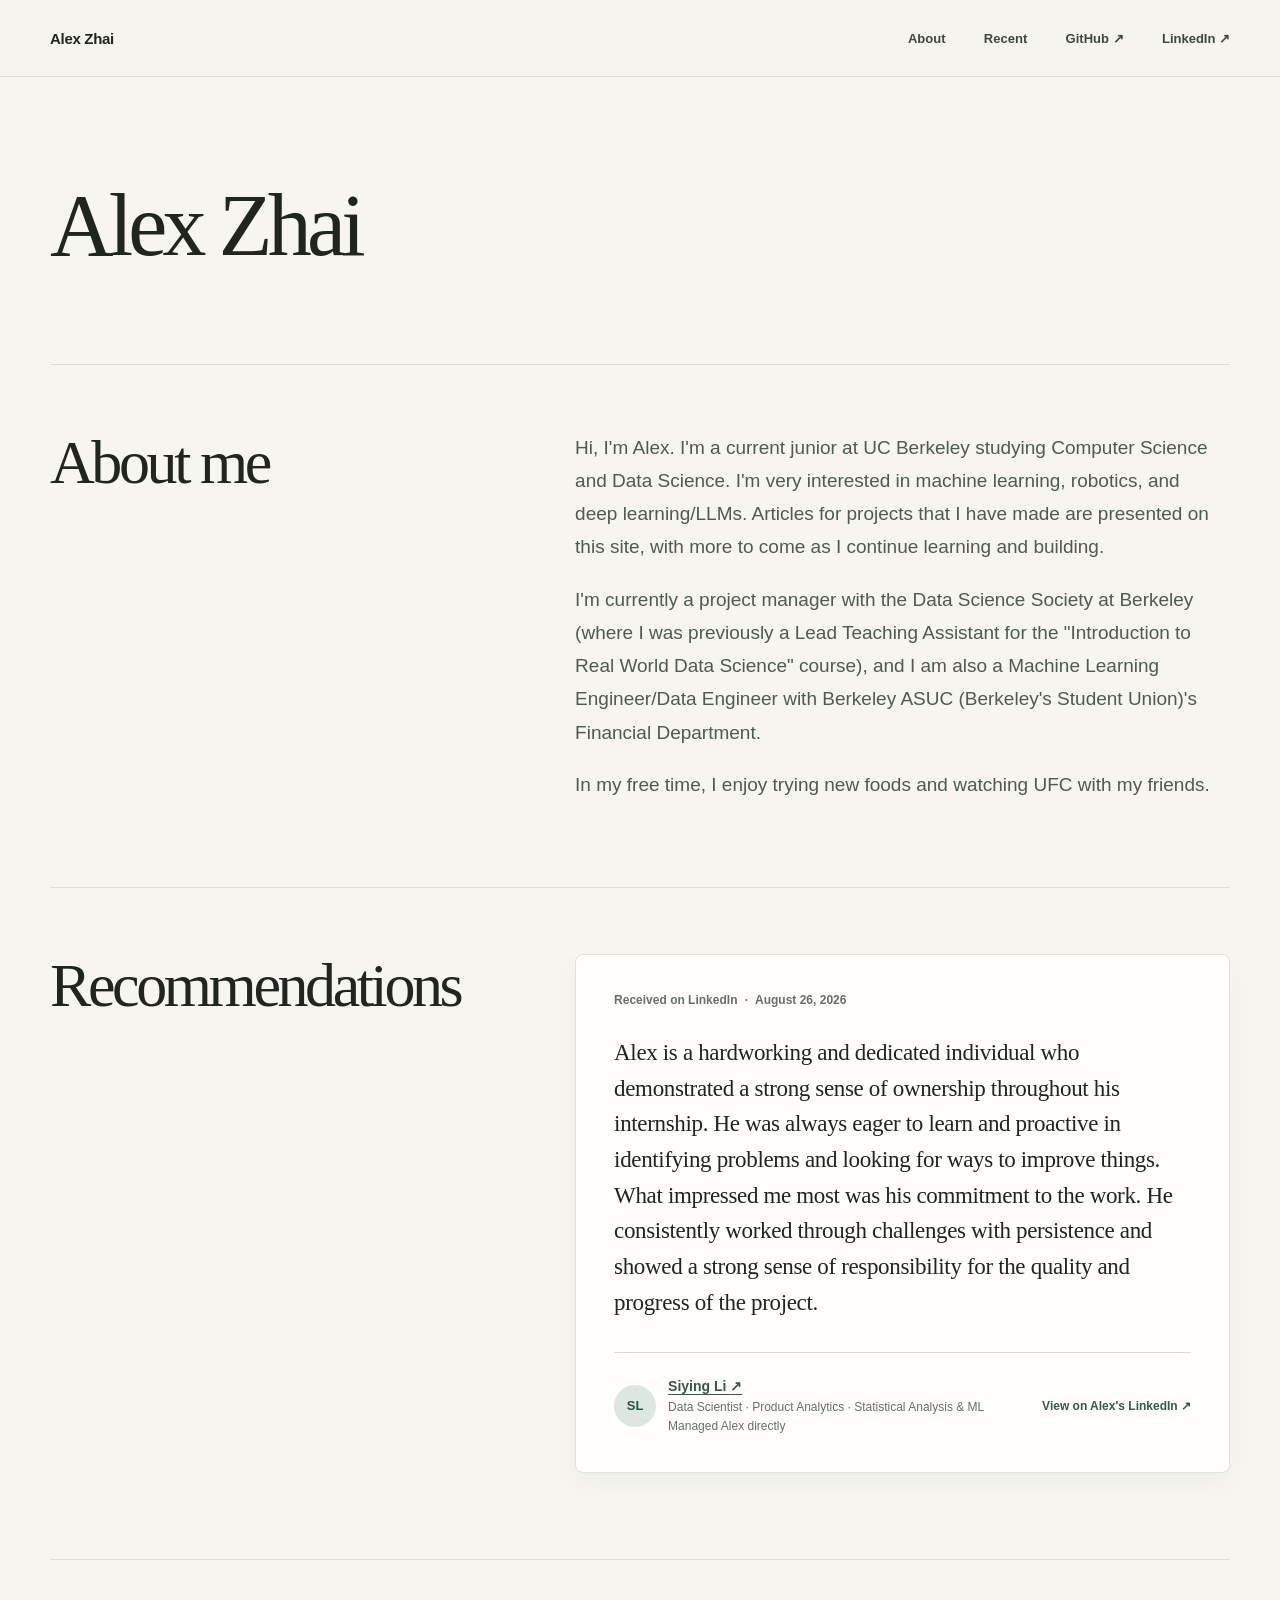
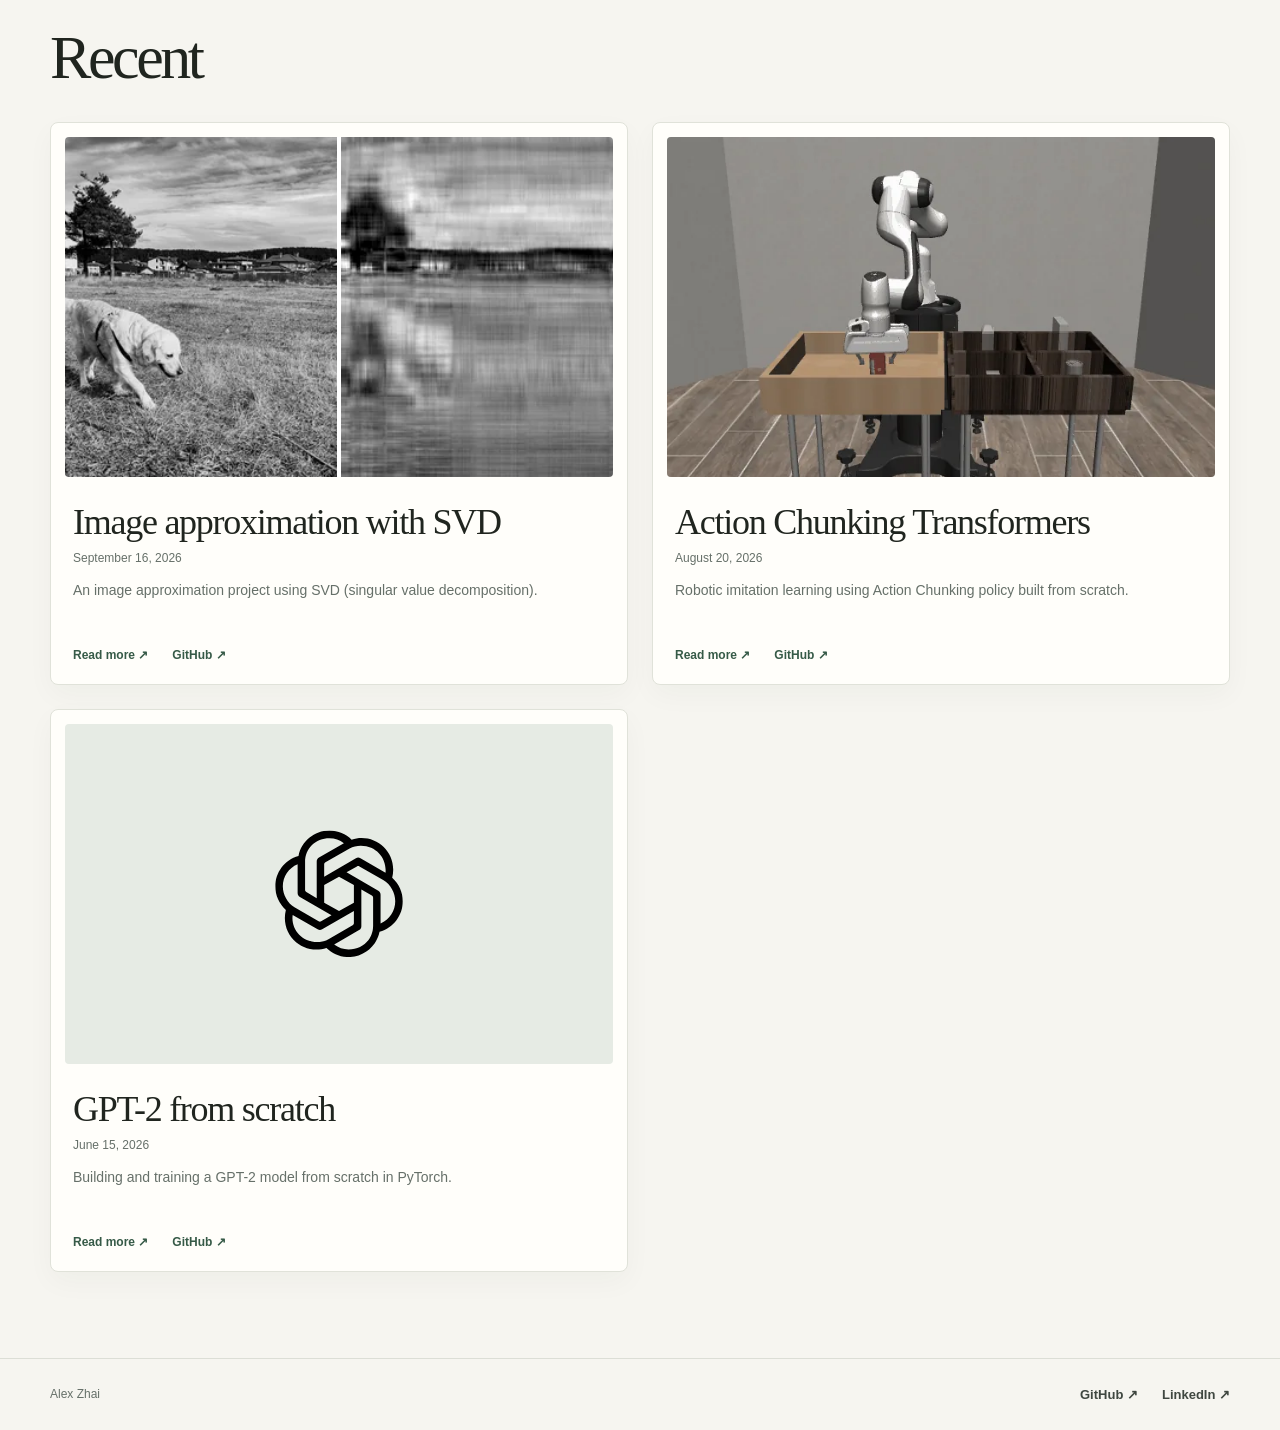
==== commit a9d88163: "Add manager recommendation to homepage" ====
--- a/index.html
+++ b/index.html
@@ -37,6 +37,18 @@
 <p>In my free time, I enjoy trying new foods and watching UFC with my friends.</p>
 </div>
   </section>
+  <section class="section recommendation-section container" id="recommendation" aria-labelledby="recommendation-title">
+    <div class="section-heading"><h2 id="recommendation-title">Recommendations</h2></div>
+    <figure class="recommendation-card">
+      <div class="recommendation-source">Received on LinkedIn <span aria-hidden="true">·</span> <time datetime="2026-08-26">August 26, 2026</time></div>
+      <blockquote><p>Alex is a hardworking and dedicated individual who demonstrated a strong sense of ownership throughout his internship. He was always eager to learn and proactive in identifying problems and looking for ways to improve things. What impressed me most was his commitment to the work. He consistently worked through challenges with persistence and showed a strong sense of responsibility for the quality and progress of the project.</p></blockquote>
+      <figcaption class="recommendation-attribution">
+        <span class="recommendation-avatar" aria-hidden="true">SL</span>
+        <span class="recommendation-person"><strong><a href="https://www.linkedin.com/in/siying-li-b87ba1159/" target="_blank" rel="noopener noreferrer">Siying Li <span aria-hidden="true">↗</span></a></strong><span>Data Scientist · Product Analytics · Statistical Analysis &amp; ML</span><span>Managed Alex directly</span></span>
+        <a href="https://www.linkedin.com/in/alexwzhai/" target="_blank" rel="noopener noreferrer">View on Alex's LinkedIn <span aria-hidden="true">↗</span></a>
+      </figcaption>
+    </figure>
+  </section>
   <section class="section container" id="projects" aria-labelledby="projects-title">
     <div class="section-heading"><h2 id="projects-title">Recent</h2></div>
     <div class="project-grid"><article class="project-card">
--- a/assets/site.css
+++ b/assets/site.css
@@ -46,6 +46,20 @@
 .about-copy > :first-child { margin-top: 0; }
 .about-copy > :last-child { margin-bottom: 0; }
 .about-copy a { color: #276344; text-decoration: underline; text-underline-offset: 3px; }
+.recommendation-section { display: grid; grid-template-columns: minmax(0, 1fr) minmax(0, 1.35fr); gap: 40px; }
+.recommendation-section .section-heading { margin-bottom: 0; }
+.recommendation-card { min-width: 0; margin: 0; padding: clamp(24px, 3vw, 38px); border: 1px solid #e0e2d9; border-radius: 8px; background: var(--paper); box-shadow: 0 10px 28px rgba(35,52,40,.035); }
+.recommendation-source { color: var(--muted); font-size: 12px; font-weight: 600; }
+.recommendation-source span { padding-inline: 4px; }
+.recommendation-card blockquote { margin: 28px 0 32px; font-family: var(--serif); font-size: clamp(19px, 2vw, 23px); line-height: 1.55; letter-spacing: -.015em; }
+.recommendation-card blockquote p { margin: 0; }
+.recommendation-attribution { display: flex; align-items: center; flex-wrap: wrap; gap: 12px; padding-top: 24px; border-top: 1px solid var(--line); }
+.recommendation-avatar { display: grid; flex: 0 0 42px; width: 42px; height: 42px; place-items: center; border-radius: 50%; background: var(--green-pale); color: #27543a; font-size: 13px; font-weight: 750; }
+.recommendation-person { display: grid; gap: 3px; color: var(--muted); font-size: 12px; line-height: 1.35; }
+.recommendation-person strong { color: var(--ink); font-size: 14px; }
+.recommendation-person strong a { color: #365a47; text-decoration: underline; text-underline-offset: 3px; }
+.recommendation-attribution > a { margin-left: auto; color: #365a47; font-size: 12px; font-weight: 750; white-space: nowrap; }
+.recommendation-attribution > a:hover { text-decoration: underline; text-underline-offset: 4px; }
 .project-grid { display: grid; grid-template-columns: repeat(2, minmax(0, 1fr)); gap: 24px; }
 .project-card { min-width: 0; padding: 14px 14px 22px; border: 1px solid #e0e2d9; border-radius: 8px; background: var(--paper); box-shadow: 0 10px 28px rgba(35,52,40,.035); }
 .visual-link { display: block; overflow: hidden; border-radius: 4px; }
@@ -131,7 +145,7 @@
 
 @media (max-width: 800px) {
   .container { width: min(100% - 40px, 680px); }
-  .about-section { grid-template-columns: 1fr; gap: 24px; }
+  .about-section, .recommendation-section { grid-template-columns: 1fr; gap: 24px; }
   .project-grid { grid-template-columns: 1fr; }
   .project-visual { height: min(54vw, 360px); }
 }
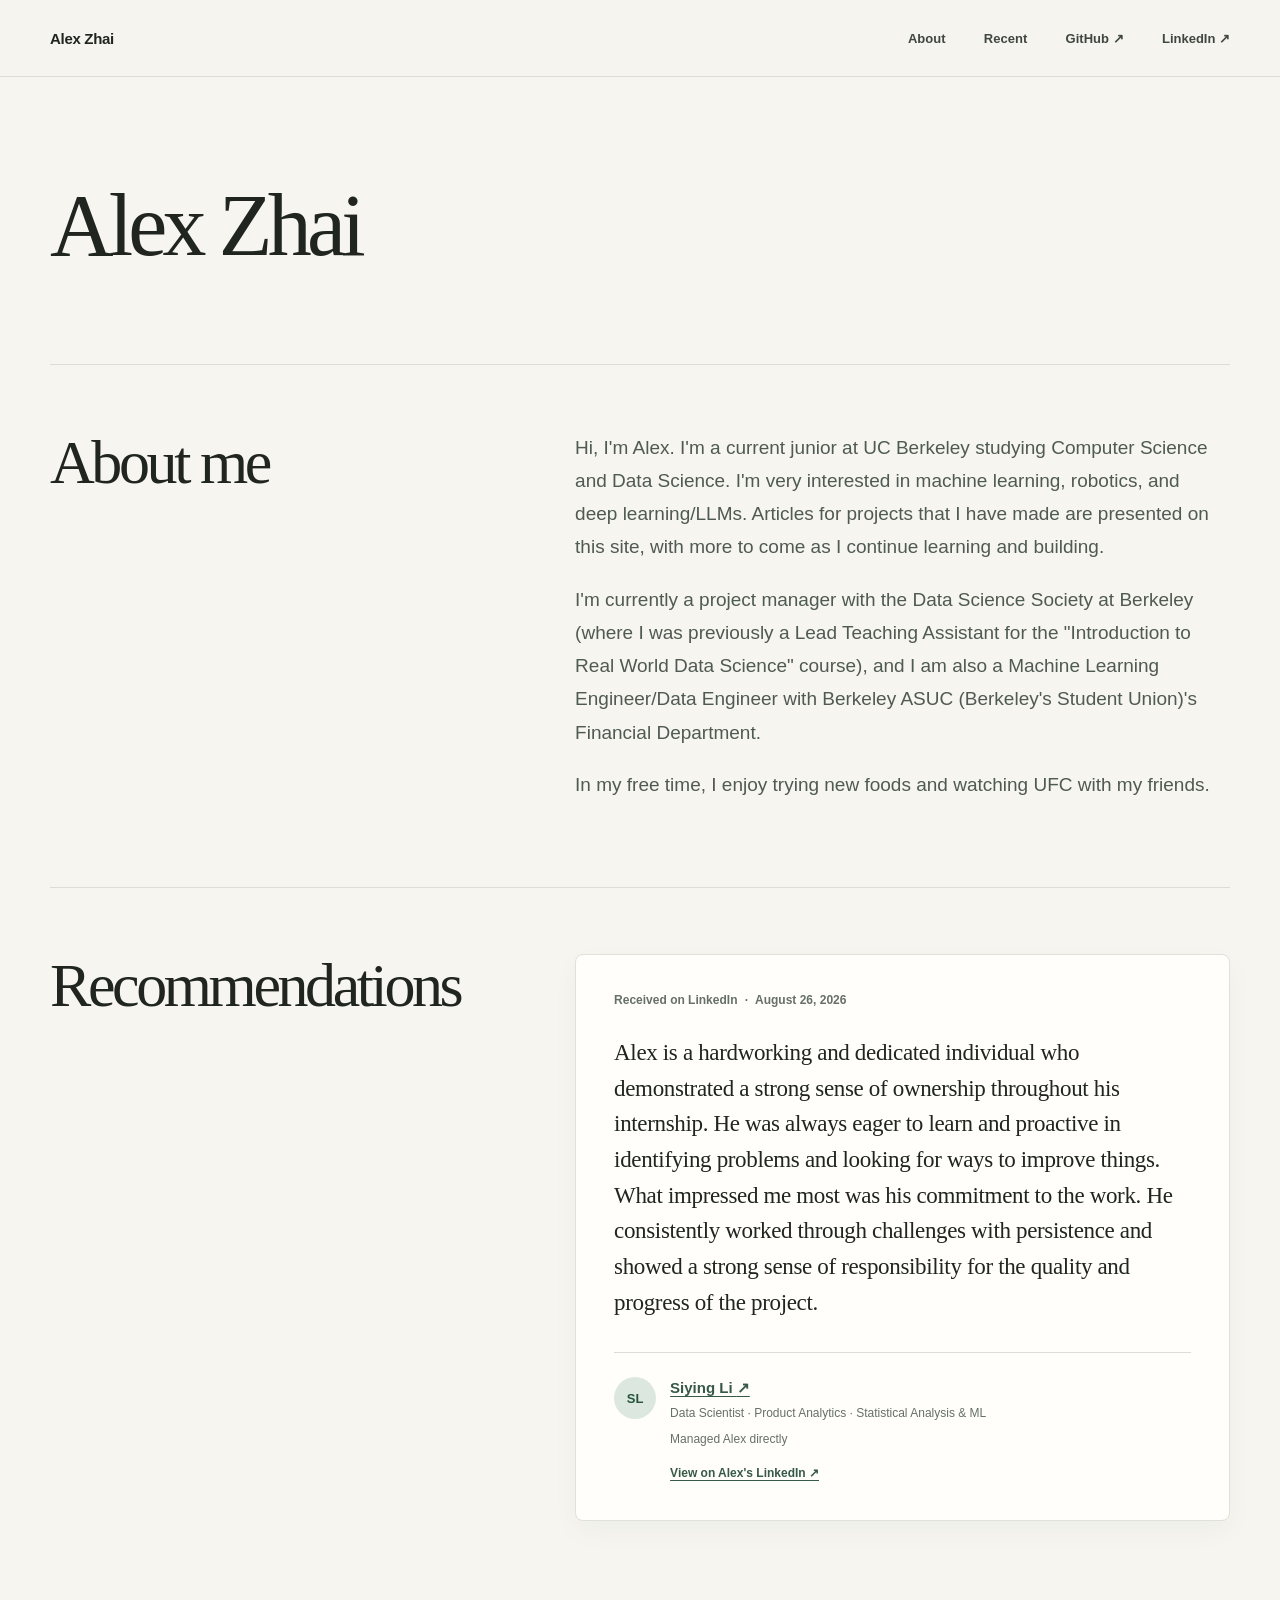
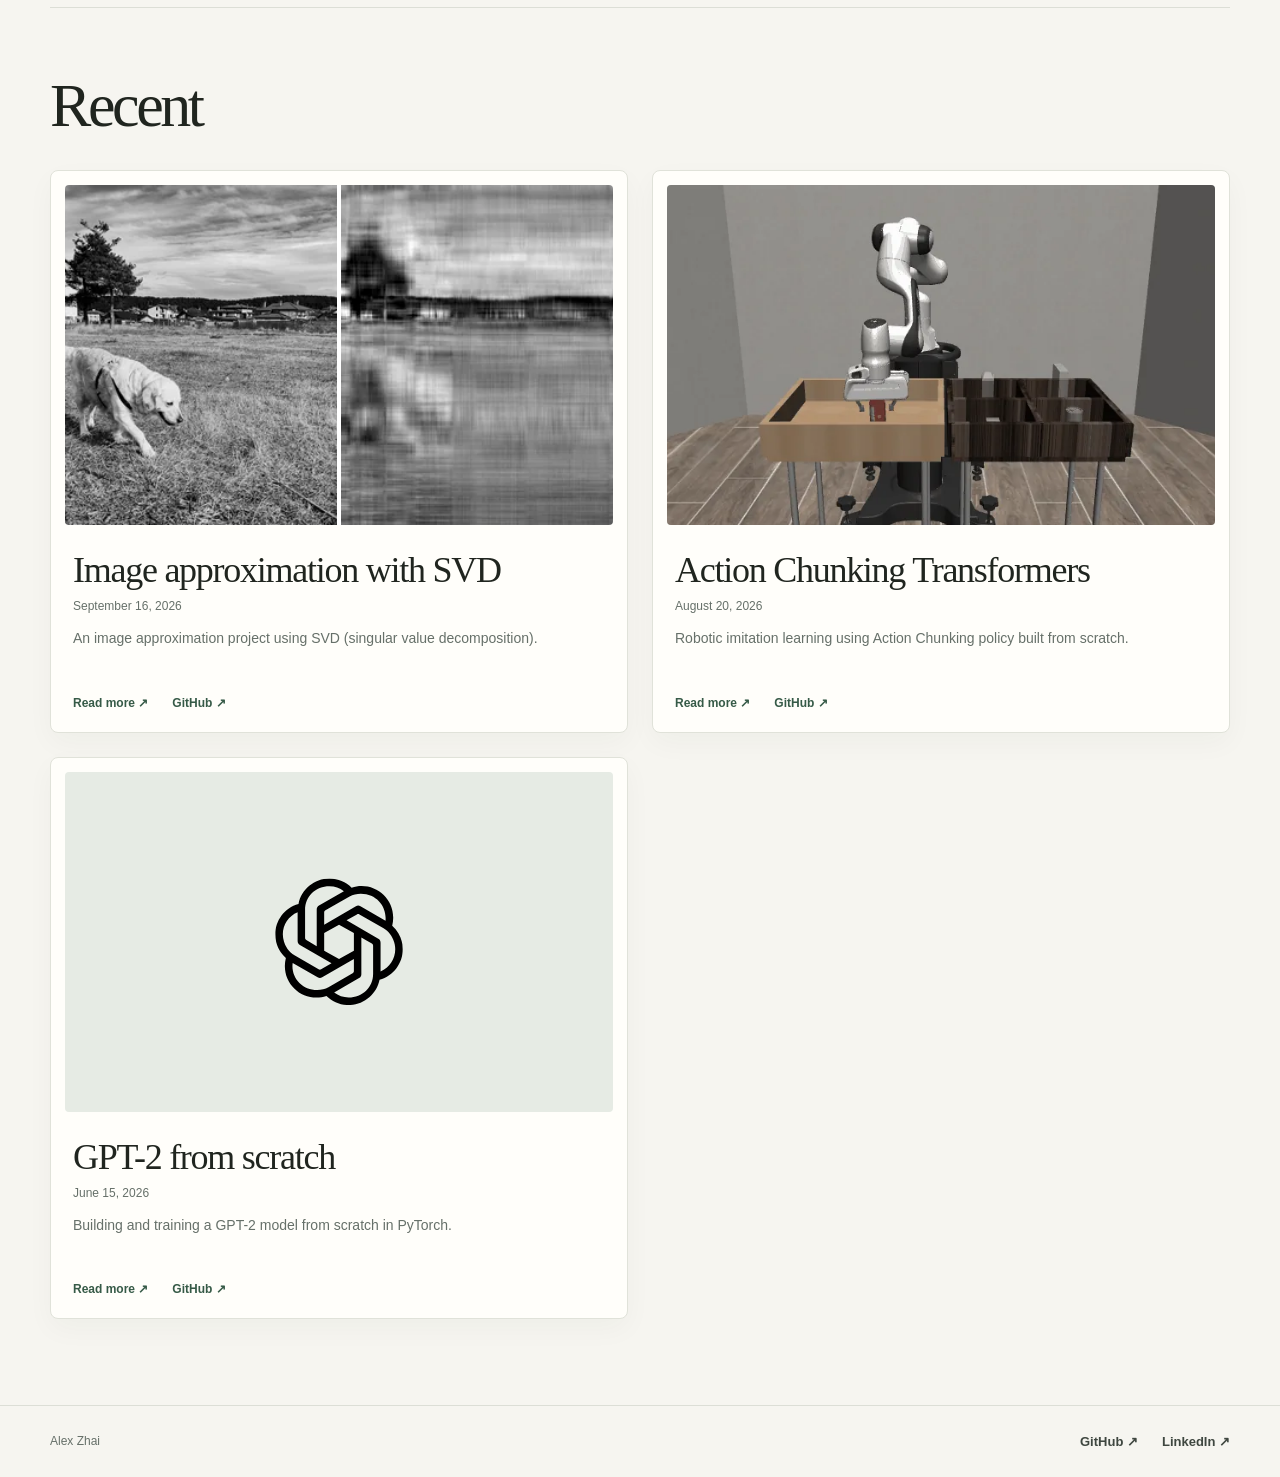
==== commit 8ed0ff0b: "Improve recommendation attribution layout" ====
--- a/index.html
+++ b/index.html
@@ -44,8 +44,12 @@
       <blockquote><p>Alex is a hardworking and dedicated individual who demonstrated a strong sense of ownership throughout his internship. He was always eager to learn and proactive in identifying problems and looking for ways to improve things. What impressed me most was his commitment to the work. He consistently worked through challenges with persistence and showed a strong sense of responsibility for the quality and progress of the project.</p></blockquote>
       <figcaption class="recommendation-attribution">
         <span class="recommendation-avatar" aria-hidden="true">SL</span>
-        <span class="recommendation-person"><strong><a href="https://www.linkedin.com/in/siying-li-b87ba1159/" target="_blank" rel="noopener noreferrer">Siying Li <span aria-hidden="true">↗</span></a></strong><span>Data Scientist · Product Analytics · Statistical Analysis &amp; ML</span><span>Managed Alex directly</span></span>
-        <a href="https://www.linkedin.com/in/alexwzhai/" target="_blank" rel="noopener noreferrer">View on Alex's LinkedIn <span aria-hidden="true">↗</span></a>
+        <div class="recommendation-person">
+          <a class="recommendation-name" href="https://www.linkedin.com/in/siying-li-b87ba1159/" target="_blank" rel="noopener noreferrer">Siying Li <span aria-hidden="true">↗</span></a>
+          <p class="recommendation-role">Data Scientist · Product Analytics · Statistical Analysis &amp; ML</p>
+          <p class="recommendation-relationship">Managed Alex directly</p>
+          <a class="recommendation-link" href="https://www.linkedin.com/in/alexwzhai/" target="_blank" rel="noopener noreferrer">View on Alex's LinkedIn <span aria-hidden="true">↗</span></a>
+        </div>
       </figcaption>
     </figure>
   </section>
--- a/assets/site.css
+++ b/assets/site.css
@@ -53,13 +53,13 @@
 .recommendation-source span { padding-inline: 4px; }
 .recommendation-card blockquote { margin: 28px 0 32px; font-family: var(--serif); font-size: clamp(19px, 2vw, 23px); line-height: 1.55; letter-spacing: -.015em; }
 .recommendation-card blockquote p { margin: 0; }
-.recommendation-attribution { display: flex; align-items: center; flex-wrap: wrap; gap: 12px; padding-top: 24px; border-top: 1px solid var(--line); }
+.recommendation-attribution { display: flex; align-items: flex-start; gap: 14px; padding-top: 24px; border-top: 1px solid var(--line); }
 .recommendation-avatar { display: grid; flex: 0 0 42px; width: 42px; height: 42px; place-items: center; border-radius: 50%; background: var(--green-pale); color: #27543a; font-size: 13px; font-weight: 750; }
-.recommendation-person { display: grid; gap: 3px; color: var(--muted); font-size: 12px; line-height: 1.35; }
-.recommendation-person strong { color: var(--ink); font-size: 14px; }
-.recommendation-person strong a { color: #365a47; text-decoration: underline; text-underline-offset: 3px; }
-.recommendation-attribution > a { margin-left: auto; color: #365a47; font-size: 12px; font-weight: 750; white-space: nowrap; }
-.recommendation-attribution > a:hover { text-decoration: underline; text-underline-offset: 4px; }
+.recommendation-person { min-width: 0; color: var(--muted); font-size: 12px; line-height: 1.5; }
+.recommendation-name { display: inline-block; color: #365a47; font-size: 15px; font-weight: 750; text-decoration: underline; text-underline-offset: 3px; }
+.recommendation-role { margin: 4px 0 0; overflow-wrap: anywhere; }
+.recommendation-relationship { margin: 8px 0 0; }
+.recommendation-link { display: inline-block; margin-top: 16px; color: #365a47; font-weight: 750; text-decoration: underline; text-underline-offset: 3px; }
 .project-grid { display: grid; grid-template-columns: repeat(2, minmax(0, 1fr)); gap: 24px; }
 .project-card { min-width: 0; padding: 14px 14px 22px; border: 1px solid #e0e2d9; border-radius: 8px; background: var(--paper); box-shadow: 0 10px 28px rgba(35,52,40,.035); }
 .visual-link { display: block; overflow: hidden; border-radius: 4px; }
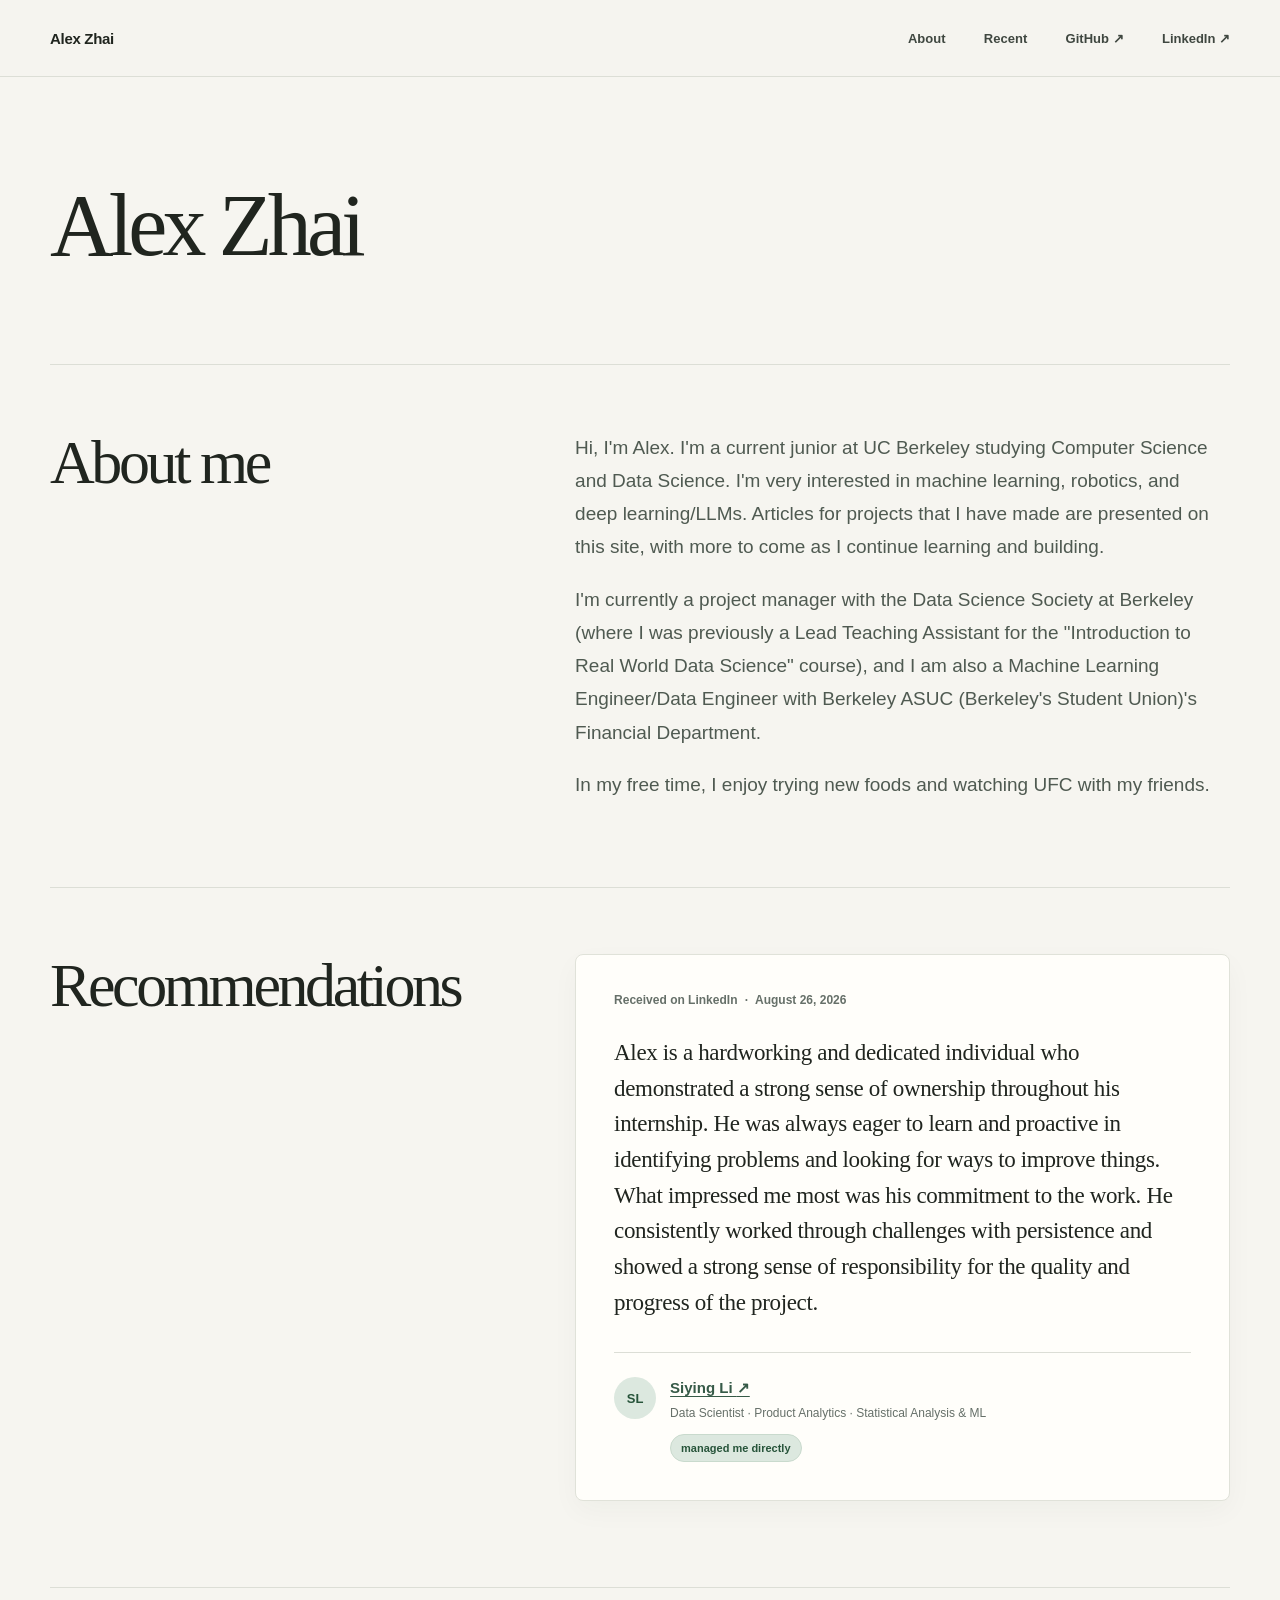
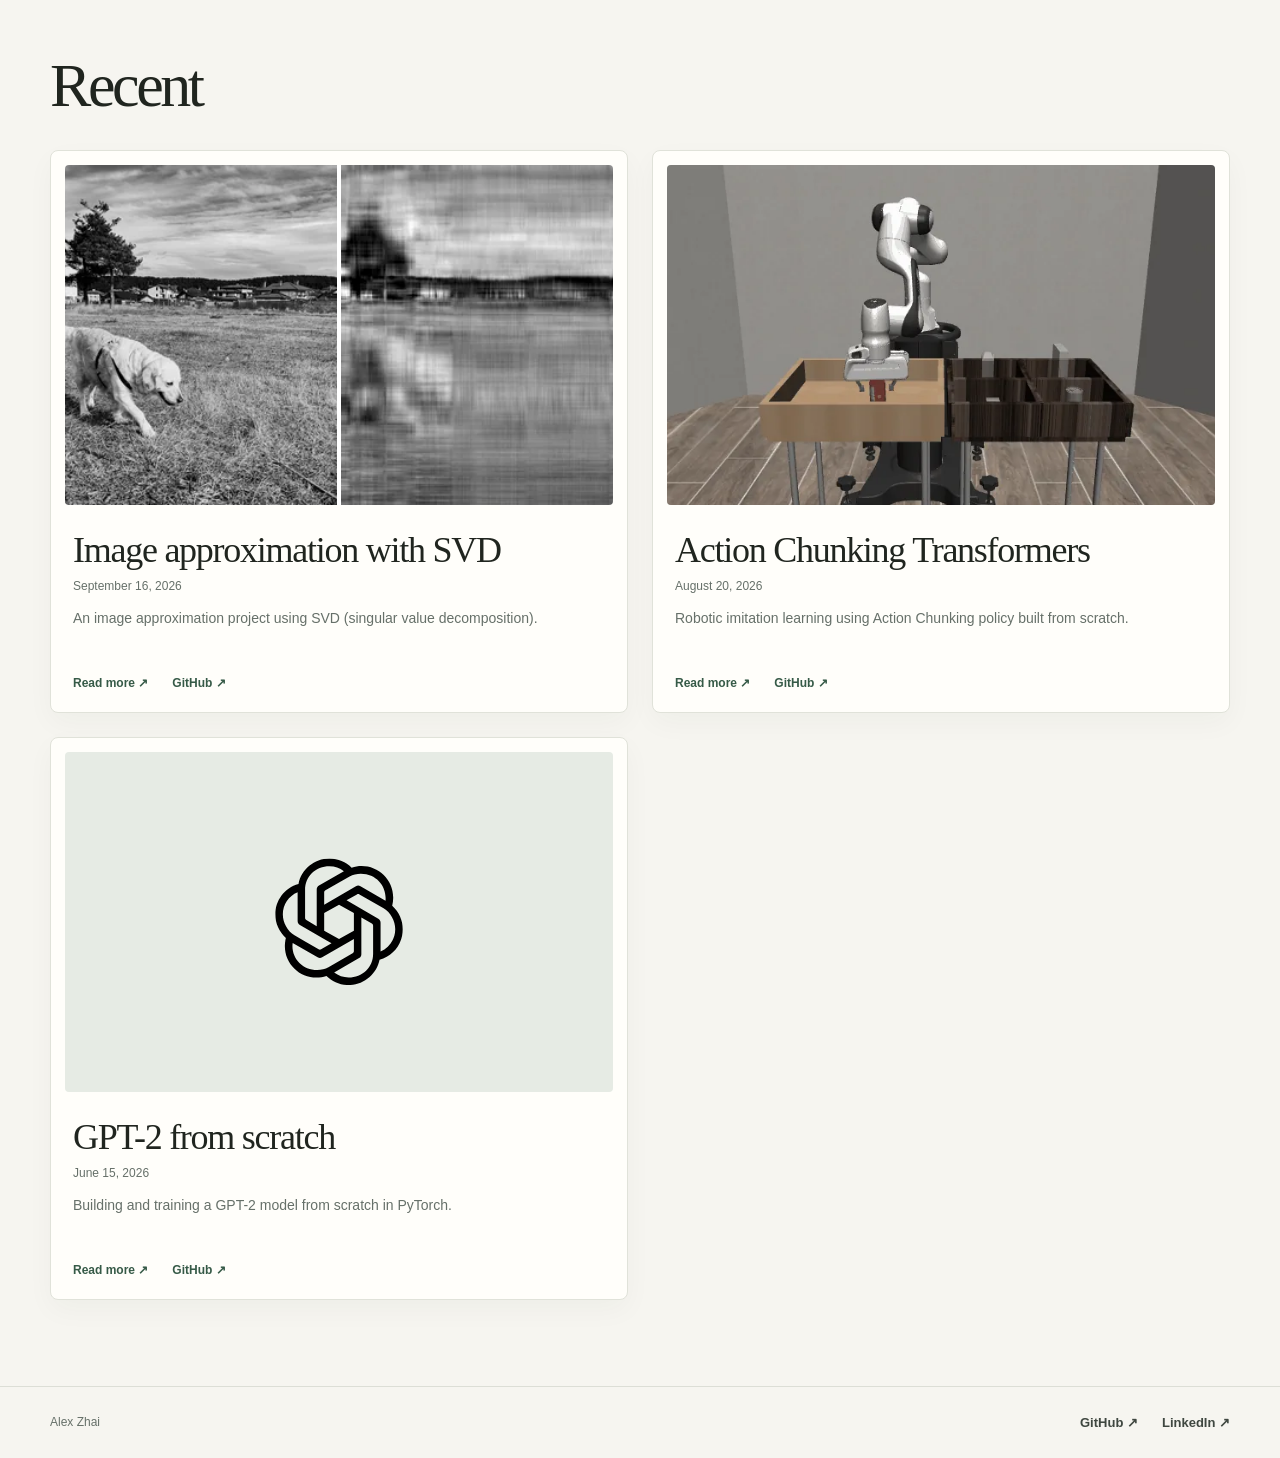
==== commit 2e41521a: "Style manager attribution as badge" ====
--- a/index.html
+++ b/index.html
@@ -47,8 +47,7 @@
         <div class="recommendation-person">
           <a class="recommendation-name" href="https://www.linkedin.com/in/siying-li-b87ba1159/" target="_blank" rel="noopener noreferrer">Siying Li <span aria-hidden="true">↗</span></a>
           <p class="recommendation-role">Data Scientist · Product Analytics · Statistical Analysis &amp; ML</p>
-          <p class="recommendation-relationship">Managed Alex directly</p>
-          <a class="recommendation-link" href="https://www.linkedin.com/in/alexwzhai/" target="_blank" rel="noopener noreferrer">View on Alex's LinkedIn <span aria-hidden="true">↗</span></a>
+          <p class="recommendation-relationship">managed me directly</p>
         </div>
       </figcaption>
     </figure>
--- a/assets/site.css
+++ b/assets/site.css
@@ -58,8 +58,7 @@
 .recommendation-person { min-width: 0; color: var(--muted); font-size: 12px; line-height: 1.5; }
 .recommendation-name { display: inline-block; color: #365a47; font-size: 15px; font-weight: 750; text-decoration: underline; text-underline-offset: 3px; }
 .recommendation-role { margin: 4px 0 0; overflow-wrap: anywhere; }
-.recommendation-relationship { margin: 8px 0 0; }
-.recommendation-link { display: inline-block; margin-top: 16px; color: #365a47; font-weight: 750; text-decoration: underline; text-underline-offset: 3px; }
+.recommendation-relationship { display: inline-block; margin: 12px 0 0; padding: 5px 10px; border: 1px solid #c9dacd; border-radius: 999px; background: var(--green-pale); color: #27543a; font-size: 11px; font-weight: 700; }
 .project-grid { display: grid; grid-template-columns: repeat(2, minmax(0, 1fr)); gap: 24px; }
 .project-card { min-width: 0; padding: 14px 14px 22px; border: 1px solid #e0e2d9; border-radius: 8px; background: var(--paper); box-shadow: 0 10px 28px rgba(35,52,40,.035); }
 .visual-link { display: block; overflow: hidden; border-radius: 4px; }
